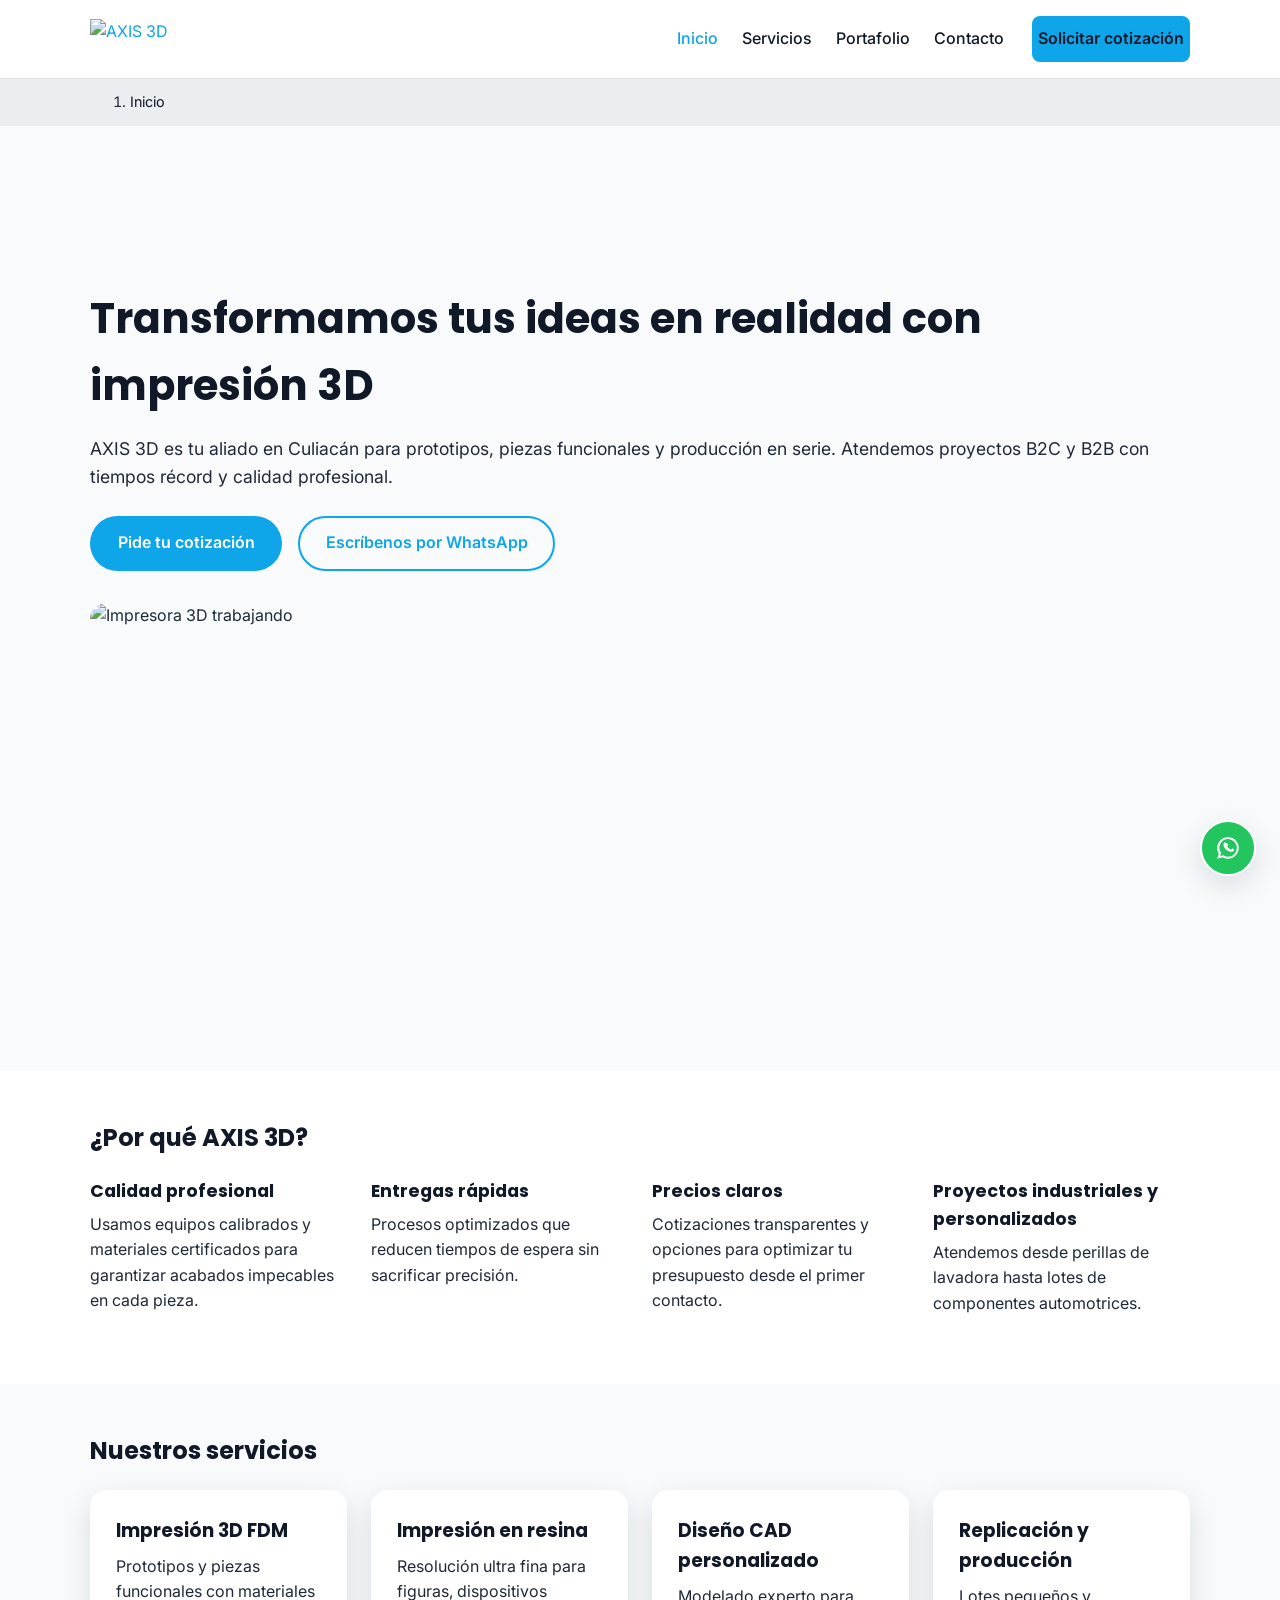
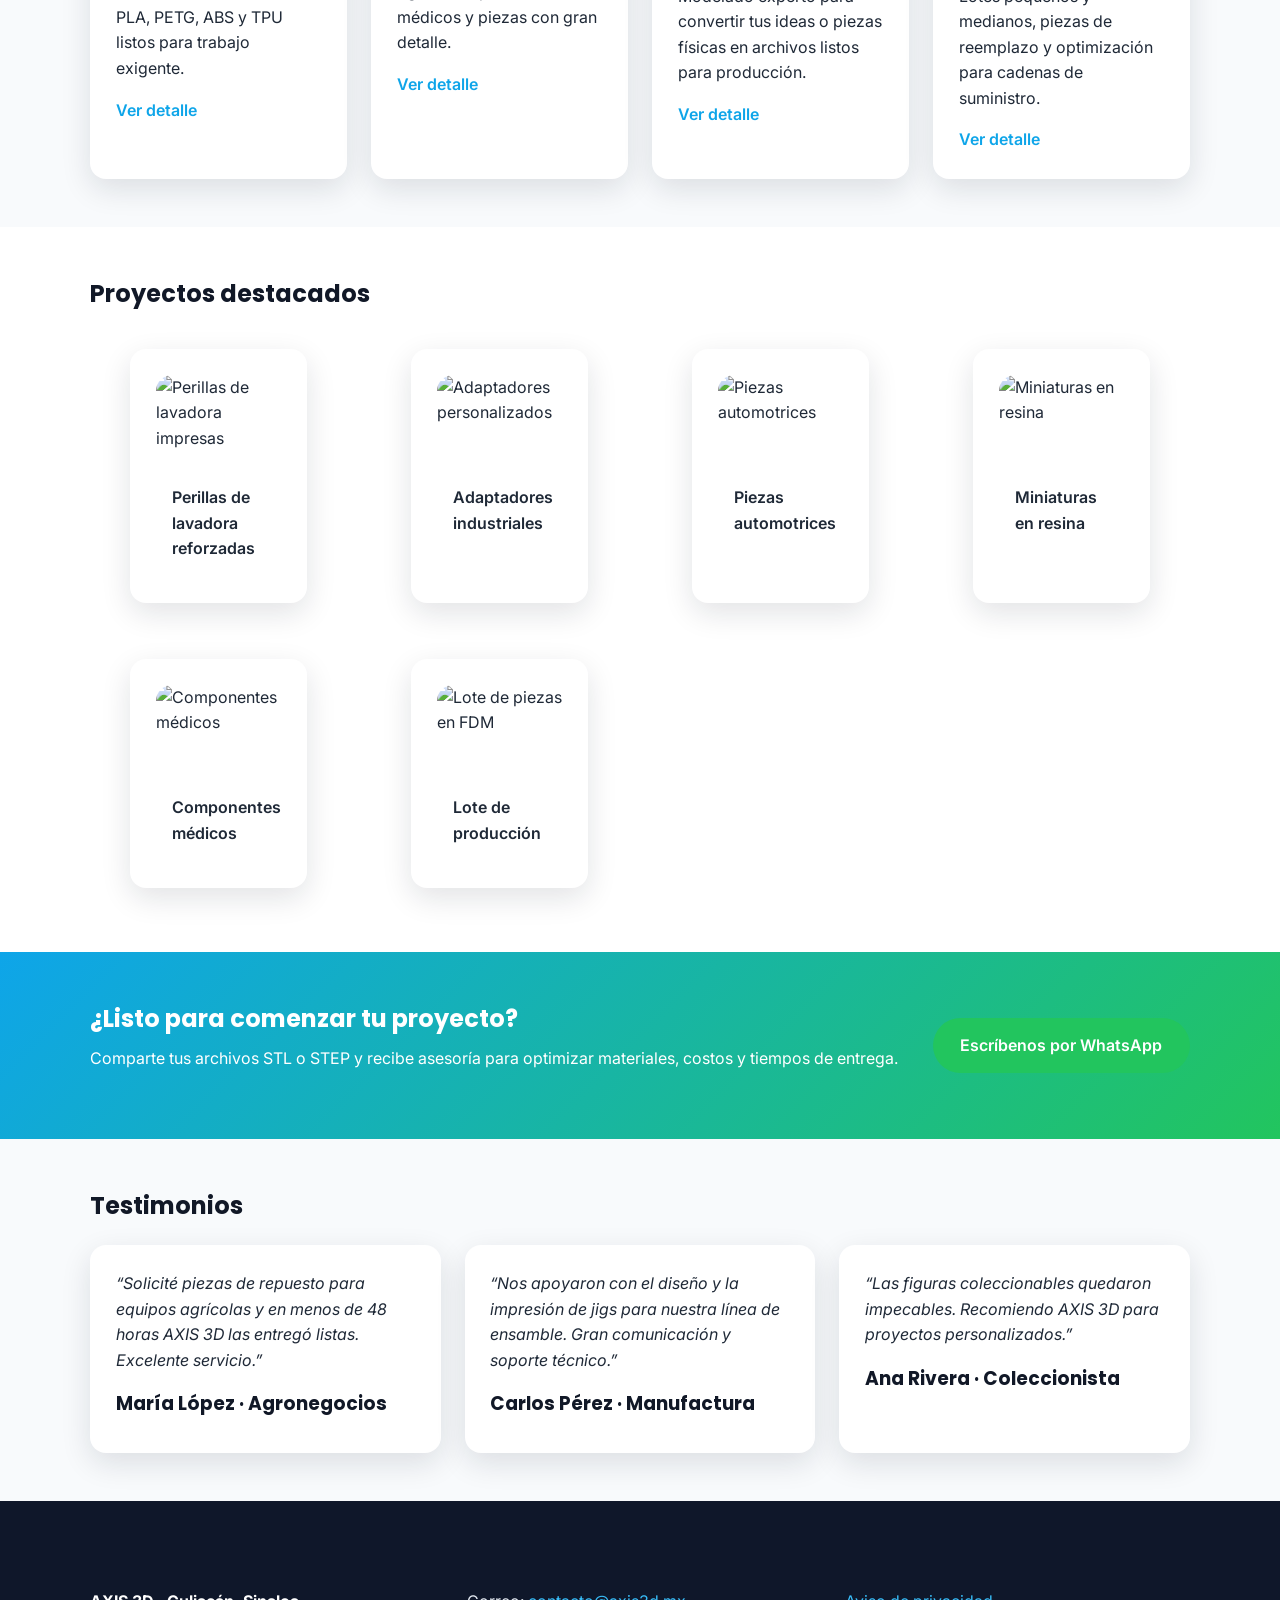
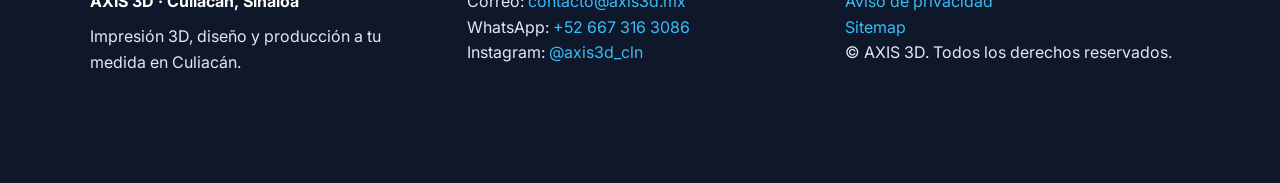
==== index.html @ 5feb2b16 "Remove binary assets and switch to SVG favicon" ====
<!DOCTYPE html>
<html lang="es-MX">
<head>
  <meta charset="utf-8">
  <meta name="viewport" content="width=device-width, initial-scale=1">
  <title>AXIS 3D | Impresión 3D profesional en Culiacán</title>
  <meta name="description" content="AXIS 3D ofrece impresión 3D FDM y resina, diseño CAD y producción rápida en Culiacán, Sinaloa. Cotiza tus piezas personalizadas B2C y B2B.">
  <meta property="og:type" content="website">
  <meta property="og:title" content="AXIS 3D | Impresión 3D profesional en Culiacán">
  <meta property="og:description" content="Impresión 3D, diseño y producción a tu medida en Culiacán. Atención B2B y B2C con entregas rápidas.">
  <meta property="og:url" content="https://www.axis3d.mx/">
  <meta property="og:image" content="https://www.axis3d.mx/assets/img/hero.webp">
  <meta name="twitter:card" content="summary_large_image">
  <meta name="twitter:title" content="AXIS 3D | Impresión 3D profesional en Culiacán">
  <meta name="twitter:description" content="Impresión 3D, diseño y producción a tu medida en Culiacán.">
  <link rel="canonical" href="https://www.axis3d.mx/">
  <link rel="preconnect" href="https://fonts.googleapis.com">
  <link rel="preconnect" href="https://fonts.gstatic.com" crossorigin>
  <link href="https://fonts.googleapis.com/css2?family=Inter:wght@400;500;600&family=Poppins:wght@500;700&display=swap" rel="stylesheet">
  <link rel="stylesheet" href="assets/css/styles.css">
  <link rel="manifest" href="manifest.webmanifest">
  <link rel="icon" type="image/svg+xml" href="/assets/img/logo.svg">
  <link rel="alternate icon" href="/assets/img/logo.svg">
  <script type="application/ld+json">
  {
    "@context": "https://schema.org",
    "@type": "LocalBusiness",
    "name": "AXIS 3D",
    "image": "https://www.axis3d.mx/assets/img/hero.webp",
    "email": "contacto@axis3d.mx",
    "telephone": "+52 667 316 3086",
    "areaServed": "Culiacán",
    "address": {
      "@type": "PostalAddress",
      "addressLocality": "Culiacán",
      "addressRegion": "Sinaloa",
      "addressCountry": "MX"
    },
    "url": "https://www.axis3d.mx",
    "sameAs": [
      "https://www.instagram.com/axis3d_cln/",
      "https://wa.me/526673163086?text=Hola%20AXIS%203D,%20quiero%20una%20cotizaci%C3%B3n"
    ],
    "priceRange": "$$",
    "description": "Servicio de impresión 3D en Culiacán para proyectos B2C y B2B.",
    "makesOffer": {
      "@type": "Offer",
      "name": "Impresión 3D a medida",
      "availableAtOrFrom": {
        "@type": "Place",
        "address": {
          "@type": "PostalAddress",
          "addressLocality": "Culiacán",
          "addressRegion": "Sinaloa",
          "addressCountry": "MX"
        }
      }
    }
  }
  </script>
</head>
<body>
  <a class="skip-link" href="#contenido-principal">Saltar al contenido</a>
  <header class="top-header">
    <div class="container flex-between">
      <a class="logo" href="index.html" aria-label="Inicio AXIS 3D">
        <img src="/assets/img/logo.svg" alt="AXIS 3D" width="140" height="40">
      </a>
      <button class="menu-toggle" id="menuToggle" aria-expanded="false" aria-controls="menuPrincipal">
        <span class="sr-only">Abrir menú</span>
        <span></span><span></span><span></span>
      </button>
      <nav class="main-nav" id="menuPrincipal" aria-label="Navegación principal">
        <ul>
          <li><a href="index.html" class="active">Inicio</a></li>
          <li><a href="servicios.html">Servicios</a></li>
          <li><a href="portafolio.html">Portafolio</a></li>
          <li><a href="contacto.html">Contacto</a></li>
        </ul>
        <a class="btn btn-primary" href="contacto.html">Solicitar cotización</a>
      </nav>
    </div>
  </header>

  <nav class="breadcrumbs" aria-label="Ruta de navegación">
    <ol>
      <li><a href="index.html">Inicio</a></li>
    </ol>
  </nav>

  <main id="contenido-principal">
    <section class="hero">
      <div class="container grid-2">
        <div>
          <h1>Transformamos tus ideas en realidad con impresión 3D</h1>
          <p>AXIS 3D es tu aliado en Culiacán para prototipos, piezas funcionales y producción en serie. Atendemos proyectos B2C y B2B con tiempos récord y calidad profesional.</p>
          <div class="hero-actions">
            <a class="btn btn-primary" href="contacto.html#formulario">Pide tu cotización</a>
            <a class="btn btn-outline" href="https://wa.me/526673163086?text=Hola%20AXIS%203D,%20quiero%20una%20cotizaci%C3%B3n" target="_blank" rel="noopener">Escríbenos por WhatsApp</a>
          </div>
        </div>
        <div>
          <img src="/assets/img/hero.webp" alt="Impresora 3D trabajando" width="560" height="420" loading="lazy">
        </div>
      </div>
    </section>

    <section class="why">
      <div class="container">
        <h2>¿Por qué AXIS 3D?</h2>
        <ul class="why-list">
          <li><h3>Calidad profesional</h3><p>Usamos equipos calibrados y materiales certificados para garantizar acabados impecables en cada pieza.</p></li>
          <li><h3>Entregas rápidas</h3><p>Procesos optimizados que reducen tiempos de espera sin sacrificar precisión.</p></li>
          <li><h3>Precios claros</h3><p>Cotizaciones transparentes y opciones para optimizar tu presupuesto desde el primer contacto.</p></li>
          <li><h3>Proyectos industriales y personalizados</h3><p>Atendemos desde perillas de lavadora hasta lotes de componentes automotrices.</p></li>
        </ul>
      </div>
    </section>

    <section class="services-preview">
      <div class="container">
        <h2>Nuestros servicios</h2>
        <div class="card-grid">
          <article class="card">
            <h3>Impresión 3D FDM</h3>
            <p>Prototipos y piezas funcionales con materiales PLA, PETG, ABS y TPU listos para trabajo exigente.</p>
            <a href="servicios.html#fdm" class="card-link">Ver detalle</a>
          </article>
          <article class="card">
            <h3>Impresión en resina</h3>
            <p>Resolución ultra fina para figuras, dispositivos médicos y piezas con gran detalle.</p>
            <a href="servicios.html#resina" class="card-link">Ver detalle</a>
          </article>
          <article class="card">
            <h3>Diseño CAD personalizado</h3>
            <p>Modelado experto para convertir tus ideas o piezas físicas en archivos listos para producción.</p>
            <a href="servicios.html#cad" class="card-link">Ver detalle</a>
          </article>
          <article class="card">
            <h3>Replicación y producción</h3>
            <p>Lotes pequeños y medianos, piezas de reemplazo y optimización para cadenas de suministro.</p>
            <a href="servicios.html#produccion" class="card-link">Ver detalle</a>
          </article>
        </div>
      </div>
    </section>

    <section class="portfolio-preview">
      <div class="container">
        <h2>Proyectos destacados</h2>
        <div class="portfolio-grid">
          <figure class="portfolio-item" data-modal="modal1">
            <img src="/assets/img/piezas-1.webp" alt="Perillas de lavadora impresas" loading="lazy" width="320" height="240">
            <figcaption>Perillas de lavadora reforzadas</figcaption>
          </figure>
          <figure class="portfolio-item" data-modal="modal2">
            <img src="/assets/img/piezas-2.webp" alt="Adaptadores personalizados" loading="lazy" width="320" height="240">
            <figcaption>Adaptadores industriales</figcaption>
          </figure>
          <figure class="portfolio-item" data-modal="modal3">
            <img src="/assets/img/piezas-3.webp" alt="Piezas automotrices" loading="lazy" width="320" height="240">
            <figcaption>Piezas automotrices</figcaption>
          </figure>
          <figure class="portfolio-item" data-modal="modal4">
            <img src="/assets/img/placeholder.webp" alt="Miniaturas en resina" loading="lazy" width="320" height="240">
            <figcaption>Miniaturas en resina</figcaption>
          </figure>
          <figure class="portfolio-item" data-modal="modal5">
            <img src="/assets/img/placeholder.webp" alt="Componentes médicos" loading="lazy" width="320" height="240">
            <figcaption>Componentes médicos</figcaption>
          </figure>
          <figure class="portfolio-item" data-modal="modal6">
            <img src="/assets/img/placeholder.webp" alt="Lote de piezas en FDM" loading="lazy" width="320" height="240">
            <figcaption>Lote de producción</figcaption>
          </figure>
        </div>
      </div>
    </section>

    <section class="cta-whatsapp">
      <div class="container flex-between">
        <div>
          <h2>¿Listo para comenzar tu proyecto?</h2>
          <p>Comparte tus archivos STL o STEP y recibe asesoría para optimizar materiales, costos y tiempos de entrega.</p>
        </div>
        <a class="btn btn-accent" href="https://wa.me/526673163086?text=Hola%20AXIS%203D,%20quiero%20una%20cotizaci%C3%B3n" target="_blank" rel="noopener">Escríbenos por WhatsApp</a>
      </div>
    </section>

    <section class="testimonials">
      <div class="container">
        <h2>Testimonios</h2>
        <div class="card-grid testimonials-grid">
          <article class="card">
            <p>“Solicité piezas de repuesto para equipos agrícolas y en menos de 48 horas AXIS 3D las entregó listas. Excelente servicio.”</p>
            <h3>María López · Agronegocios</h3>
          </article>
          <article class="card">
            <p>“Nos apoyaron con el diseño y la impresión de jigs para nuestra línea de ensamble. Gran comunicación y soporte técnico.”</p>
            <h3>Carlos Pérez · Manufactura</h3>
          </article>
          <article class="card">
            <p>“Las figuras coleccionables quedaron impecables. Recomiendo AXIS 3D para proyectos personalizados.”</p>
            <h3>Ana Rivera · Coleccionista</h3>
          </article>
        </div>
      </div>
    </section>
  </main>

  <footer class="site-footer">
    <div class="container footer-grid">
      <div>
        <strong>AXIS 3D · Culiacán, Sinaloa</strong>
        <p>Impresión 3D, diseño y producción a tu medida en Culiacán.</p>
      </div>
      <div>
        <ul>
          <li>Correo: <a href="mailto:contacto@axis3d.mx">contacto@axis3d.mx</a></li>
          <li>WhatsApp: <a href="https://wa.me/526673163086?text=Hola%20AXIS%203D,%20quiero%20una%20cotizaci%C3%B3n" target="_blank" rel="noopener">+52 667 316 3086</a></li>
          <li>Instagram: <a href="https://www.instagram.com/axis3d_cln/" target="_blank" rel="noopener">@axis3d_cln</a></li>
        </ul>
      </div>
      <div>
        <ul class="footer-links">
          <li><a href="privacidad.html">Aviso de privacidad</a></li>
          <li><a href="sitemap.xml">Sitemap</a></li>
        </ul>
        <p>© <span id="anioFooter"></span> AXIS 3D. Todos los derechos reservados.</p>
      </div>
    </div>
  </footer>

  <a href="https://wa.me/526673163086?text=Hola%20AXIS%203D,%20quiero%20una%20cotizaci%C3%B3n" class="whatsapp-float" target="_blank" rel="noopener" aria-label="Abrir WhatsApp AXIS 3D">
    <span class="sr-only">WhatsApp AXIS 3D</span>
  </a>

  <div class="modal" id="modal1" role="dialog" aria-modal="true" aria-labelledby="modal1Title" hidden>
    <div class="modal-content">
      <button class="modal-close" data-close><span class="sr-only">Cerrar</span></button>
      <h3 id="modal1Title">Perillas de lavadora reforzadas</h3>
      <img src="/assets/img/piezas-1.webp" alt="Perillas de lavadora reforzadas" loading="lazy" width="640" height="480">
      <p>Replica de perillas agotadas en mercado, impresas en PETG para soportar uso diario y exposición a humedad.</p>
    </div>
  </div>
  <div class="modal" id="modal2" role="dialog" aria-modal="true" aria-labelledby="modal2Title" hidden>
    <div class="modal-content">
      <button class="modal-close" data-close><span class="sr-only">Cerrar</span></button>
      <h3 id="modal2Title">Adaptadores industriales</h3>
      <img src="/assets/img/piezas-2.webp" alt="Adaptadores industriales" loading="lazy" width="640" height="480">
      <p>Producción de adaptadores personalizados para líneas de ensamble con tolerancias controladas ±0.2 mm.</p>
    </div>
  </div>
  <div class="modal" id="modal3" role="dialog" aria-modal="true" aria-labelledby="modal3Title" hidden>
    <div class="modal-content">
      <button class="modal-close" data-close><span class="sr-only">Cerrar</span></button>
      <h3 id="modal3Title">Piezas automotrices</h3>
      <img src="/assets/img/piezas-3.webp" alt="Piezas automotrices" loading="lazy" width="640" height="480">
      <p>Fabricación de piezas a medida para restauración de autos clásicos con materiales resistentes a temperatura.</p>
    </div>
  </div>
  <div class="modal" id="modal4" role="dialog" aria-modal="true" aria-labelledby="modal4Title" hidden>
    <div class="modal-content">
      <button class="modal-close" data-close><span class="sr-only">Cerrar</span></button>
      <h3 id="modal4Title">Miniaturas en resina</h3>
      <img src="/assets/img/placeholder.webp" alt="Miniaturas en resina" loading="lazy" width="640" height="480">
      <p>Modelado y producción de miniaturas coleccionables con resina ABS-like para capturar detalles finos.</p>
    </div>
  </div>
  <div class="modal" id="modal5" role="dialog" aria-modal="true" aria-labelledby="modal5Title" hidden>
    <div class="modal-content">
      <button class="modal-close" data-close><span class="sr-only">Cerrar</span></button>
      <h3 id="modal5Title">Componentes médicos</h3>
      <img src="/assets/img/placeholder.webp" alt="Componentes médicos" loading="lazy" width="640" height="480">
      <p>Carcasas y soportes para dispositivos médicos impresos en resina biocompatible con postcurado controlado.</p>
    </div>
  </div>
  <div class="modal" id="modal6" role="dialog" aria-modal="true" aria-labelledby="modal6Title" hidden>
    <div class="modal-content">
      <button class="modal-close" data-close><span class="sr-only">Cerrar</span></button>
      <h3 id="modal6Title">Lote de producción</h3>
      <img src="/assets/img/placeholder.webp" alt="Lote de producción" loading="lazy" width="640" height="480">
      <p>Producción de 200 unidades de conectores eléctricos en PLA reforzado para startup de domótica.</p>
    </div>
  </div>

  <script src="assets/js/main.js" defer></script>
</body>
</html>
---- assets/css/styles.css ----
:root{--color-primary:#0EA5E9;--color-secondary:#111827;--color-accent:#22C55E;--color-bg:#F8FAFC;--color-text:#1F2937;--radius:16px;--shadow:0 10px 30px rgba(15,23,42,.12)}*{box-sizing:border-box}html{scroll-behavior:smooth}body{margin:0;font-family:'Inter',system-ui,-apple-system,sans-serif;background:var(--color-bg);color:var(--color-text);line-height:1.6;-webkit-font-smoothing:antialiased}h1,h2,h3,h4{font-family:'Poppins',system-ui,sans-serif;color:var(--color-secondary);margin-top:0}img{max-width:100%;height:auto;display:block;border-radius:var(--radius)}a{color:var(--color-primary);text-decoration:none}a:hover{color:#0284c7}ul{list-style:none;padding:0;margin:0}p{margin:0 0 1.2rem}button{font-family:inherit}
.skip-link{position:absolute;left:-999px;top:auto;width:1px;height:1px;overflow:hidden} .skip-link:focus{left:50%;top:1rem;width:auto;height:auto;transform:translateX(-50%);padding:.75rem 1rem;background:#fff;color:var(--color-secondary);z-index:1000;border-radius:var(--radius);box-shadow:var(--shadow)}
.container{width:min(1100px,90vw);margin:0 auto;padding:3rem 0}
.narrow{max-width:760px;margin:0 auto}
.flex-between{display:flex;align-items:center;justify-content:space-between;gap:1.5rem}
.grid-2{display:grid;gap:2rem;align-items:center}
.card-grid{display:grid;gap:1.5rem;grid-template-columns:repeat(auto-fit,minmax(240px,1fr))}
.top-header{background:#fff;position:sticky;top:0;z-index:999;box-shadow:0 1px 0 rgba(15,23,42,.05)}
.top-header .container{padding:1rem 0}
.logo img{border-radius:0}
.main-nav{display:flex;align-items:center;gap:1.5rem}
.main-nav ul{display:flex;gap:1rem;font-weight:500}
.main-nav a{color:var(--color-secondary);padding:.5rem .25rem;border-radius:8px}
.main-nav a:hover,.main-nav a.active{color:var(--color-primary)}
.btn{display:inline-flex;align-items:center;justify-content:center;padding:.8rem 1.6rem;border-radius:999px;font-weight:600;border:2px solid transparent;transition:transform .2s ease,box-shadow .2s ease;background:transparent;color:var(--color-secondary);cursor:pointer}
.btn:hover{transform:translateY(-2px);box-shadow:var(--shadow)}
.btn-primary{background:var(--color-primary);color:#fff}
.btn-outline{border-color:var(--color-primary);color:var(--color-primary)}
.btn-accent{background:var(--color-accent);color:#fff}
.btn-filter{background:#fff;border:1px solid rgba(148,163,184,.4);color:var(--color-secondary);padding:.6rem 1.4rem;margin-right:.75rem}
.btn-filter.active,.btn-filter:hover{background:var(--color-primary);color:#fff;border-color:transparent}
.menu-toggle{display:none;background:transparent;border:none;flex-direction:column;gap:.3rem;padding:.25rem}
.menu-toggle span{display:block;width:26px;height:3px;background:var(--color-secondary);border-radius:10px}
.hero{padding-top:7rem}
.hero h1{font-size:2.6rem;margin-bottom:1rem}
.hero p{font-size:1.1rem;margin-bottom:1.5rem}
.hero-actions{display:flex;flex-wrap:wrap;gap:1rem}
.why{background:#fff}
.why-list{display:grid;gap:1.5rem;grid-template-columns:repeat(auto-fit,minmax(200px,1fr))}
.why-list h3{margin-bottom:.4rem;font-size:1.1rem}
.services-preview .card,.testimonials .card,.portfolio-list .card,.portfolio-preview .portfolio-item,.portfolio-card{background:#fff;border-radius:var(--radius);padding:1.6rem;box-shadow:var(--shadow);position:relative;overflow:hidden}
.card h3{margin-bottom:.5rem}
.card p{margin-bottom:1rem}
.card-link{font-weight:600;color:var(--color-primary)}
.portfolio-preview{background:#fff}
.portfolio-grid{display:grid;gap:1.5rem;grid-template-columns:repeat(auto-fit,minmax(220px,1fr))}
.portfolio-item{cursor:pointer;padding:0}
.portfolio-item figcaption{padding:1rem;font-weight:600}
.cta-whatsapp{background:linear-gradient(135deg,#0EA5E9,#22C55E);color:#fff}
.cta-whatsapp .container{color:#fff}
.cta-whatsapp h2{color:#fff;margin-bottom:.5rem}
.testimonials-grid .card p{font-style:italic}
.site-footer{background:#0f172a;color:#e2e8f0;padding:2.5rem 0}
.site-footer strong{display:block;margin-bottom:.6rem;color:#fff}
.site-footer a{color:#38bdf8}
.site-footer a:hover{color:#fff}
.footer-grid{display:grid;gap:2rem;grid-template-columns:repeat(auto-fit,minmax(220px,1fr))}
.footer-links a.active{text-decoration:underline}
.breadcrumbs{background:rgba(15,23,42,.05);padding:.8rem 0}
.breadcrumbs ol{width:min(1100px,90vw);margin:0 auto;display:flex;gap:.5rem;font-size:.9rem}
.breadcrumbs a{color:var(--color-secondary)}
.page-hero{text-align:center;padding:4rem 0 2rem}
.service-detail,.workflow,.comparison,.portfolio-filters,.portfolio-list,.contact-section,.privacy-content{padding:2rem 0}
.service-detail.alt{background:#fff}
.feature-list{display:grid;gap:.75rem;padding-left:1.2rem;list-style:disc;color:#475569}
.workflow-steps{display:flex;flex-wrap:wrap;gap:1rem;justify-content:center;font-weight:600}
.workflow-steps li{background:#fff;padding:1rem 1.4rem;border-radius:999px;box-shadow:var(--shadow)}
.table-responsive{overflow-x:auto}
table{width:100%;border-collapse:collapse;background:#fff;border-radius:var(--radius);box-shadow:var(--shadow);overflow:hidden}
th,td{padding:1rem;text-align:left}
th{background:rgba(14,165,233,.15);font-weight:600}
tr:nth-child(even){background:rgba(148,163,184,.1)}
.portfolio-grid .card{display:flex;flex-direction:column;gap:1rem}
.portfolio-card img{border-radius:var(--radius)}
.filter-buttons{display:flex;flex-wrap:wrap;align-items:center}
.contact-grid{display:grid;gap:2rem;grid-template-columns:repeat(auto-fit,minmax(320px,1fr))}
.form{background:#fff;padding:2rem;border-radius:var(--radius);box-shadow:var(--shadow);display:grid;gap:1rem}
.form-group{display:grid;gap:.4rem}
.form-group input,.form-group textarea{padding:.85rem;border:1px solid rgba(148,163,184,.4);border-radius:12px;font-size:1rem;font-family:'Inter',sans-serif;transition:border-color .2s ease,box-shadow .2s ease}
.form-group input:focus,.form-group textarea:focus{outline:none;border-color:var(--color-primary);box-shadow:0 0 0 3px rgba(14,165,233,.2)}
.form-group small{font-size:.8rem;color:#475569}
.form-check{display:flex;align-items:center;gap:.6rem}
.form-check label{margin:0}
.contact-info ul{display:grid;gap:.4rem;margin:1rem 0}
#mensajeFormulario{margin-bottom:1rem;font-weight:600}
.success-message{color:#16a34a}
.error-message{color:#dc2626}
.whatsapp-float{position:fixed;bottom:1.5rem;right:1.5rem;width:56px;height:56px;border-radius:50%;background:#22C55E url('data:image/svg+xml,%3Csvg xmlns="http://www.w3.org/2000/svg" fill="white" viewBox="0 0 24 24"%3E%3Cpath d="M12.04 2a9.94 9.94 0 0 0-8.51 15.2L2 22l4.92-1.48A9.94 9.94 0 1 0 12.04 2Zm0 1.8a8.13 8.13 0 0 1 0 16.26 8 8 0 0 1-4.15-1.18l-.3-.18-2.9.88.95-2.83-.19-.3a8.13 8.13 0 0 1 6.59-12.65Zm-3.18 2.84a.54.54 0 0 0-.38.27 4.46 4.46 0 0 0-.62 2.27 4.36 4.36 0 0 0 .93 2.57c.1.14 1.46 2.32 3.87 3.16 2.38.83 2.86.67 3.38.6a2.1 2.1 0 0 0 1.46-1.1 1.82 1.82 0 0 0 .12-.9.5.5 0 0 0-.18-.36c-.2-.18-1.12-.55-1.29-.6s-.3-.09-.43.1-.49.6-.6.73-.22.16-.4.06a6.87 6.87 0 0 1-2-1.23 7.3 7.3 0 0 1-1.35-1.68c-.14-.24 0-.36.09-.46s.2-.2.3-.3a1.56 1.56 0 0 0 .2-.31.34.34 0 0 0 0-.33c-.05-.1-.4-1-.55-1.38s-.3-.3-.43-.3h-.36c-.12 0-.28 0-.42.2Z"/%3E%3C/svg%3E') no-repeat center/50%;box-shadow:var(--shadow);border:2px solid #fff}
.whatsapp-float:hover{transform:translateY(-2px);box-shadow:0 20px 40px rgba(34,197,94,.3)}
.modal{position:fixed;inset:0;background:rgba(15,23,42,.65);display:grid;place-items:center;padding:2rem}
.modal[hidden]{display:none}
.modal-content{background:#fff;border-radius:var(--radius);padding:2rem;max-width:640px;width:100%;position:relative;box-shadow:var(--shadow);display:grid;gap:1rem}
.modal-close{position:absolute;top:1rem;right:1rem;border:none;background:rgba(15,23,42,.05);width:36px;height:36px;border-radius:50%;cursor:pointer;display:grid;place-items:center}
.modal-close::before{content:'\00d7';font-size:1.4rem;color:var(--color-secondary)}
.sr-only{position:absolute;width:1px;height:1px;padding:0;margin:-1px;overflow:hidden;clip:rect(0,0,0,0);border:0}
@media (max-width:920px){.grid-2{grid-template-columns:1fr}.hero{padding-top:6rem}.main-nav{position:fixed;inset:0 0 auto auto;background:#fff;padding:1.5rem;border-radius:16px 0 0 16px;box-shadow:var(--shadow);flex-direction:column;align-items:flex-start;gap:1.2rem;transform:translateX(120%);transition:transform .3s ease;max-width:260px}.main-nav.open{transform:translateX(0)}.menu-toggle{display:flex}.top-header .container{padding:1rem 0}}
@media (max-width:600px){.hero h1{font-size:2.2rem}.container{padding:2.5rem 0}.hero-actions{flex-direction:column;align-items:stretch}.cta-whatsapp .container{flex-direction:column;align-items:flex-start;gap:1rem}.flex-between{flex-direction:column;align-items:flex-start}.portfolio-grid{grid-template-columns:repeat(auto-fit,minmax(200px,1fr))}}
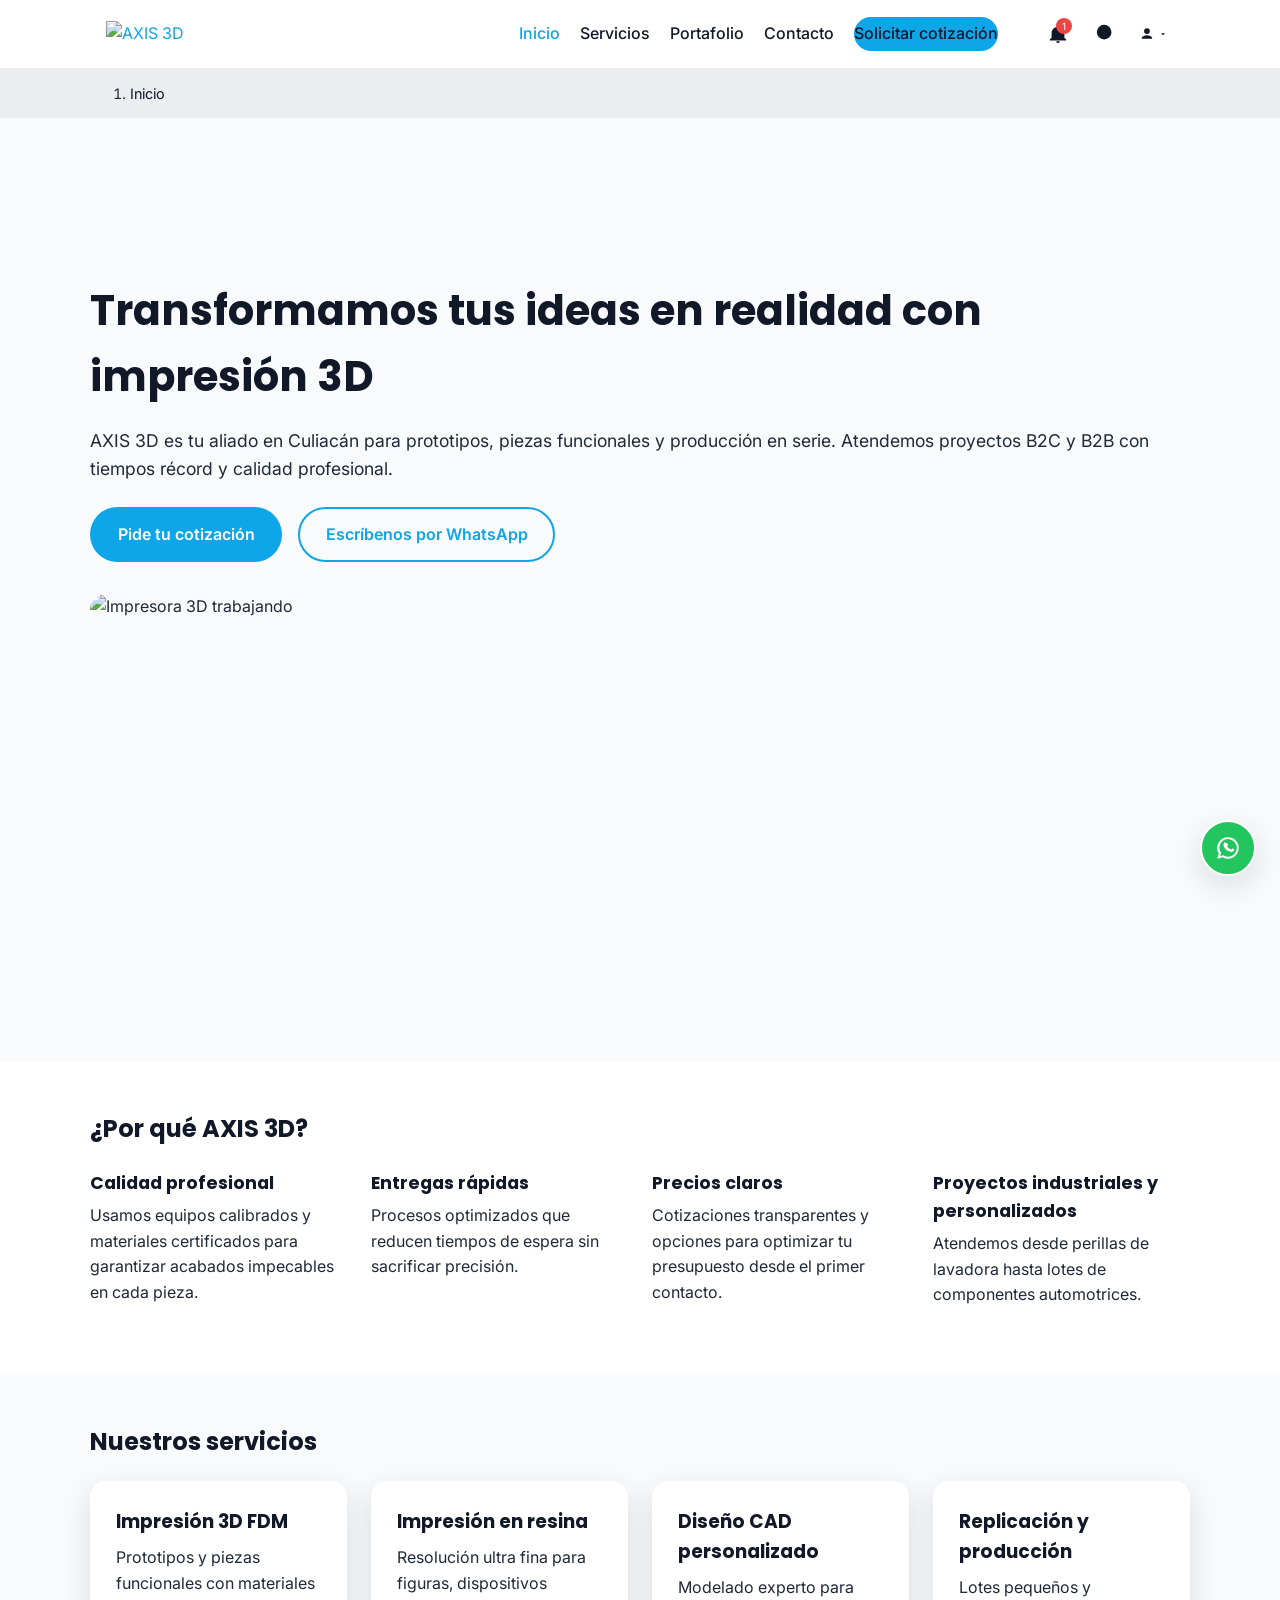
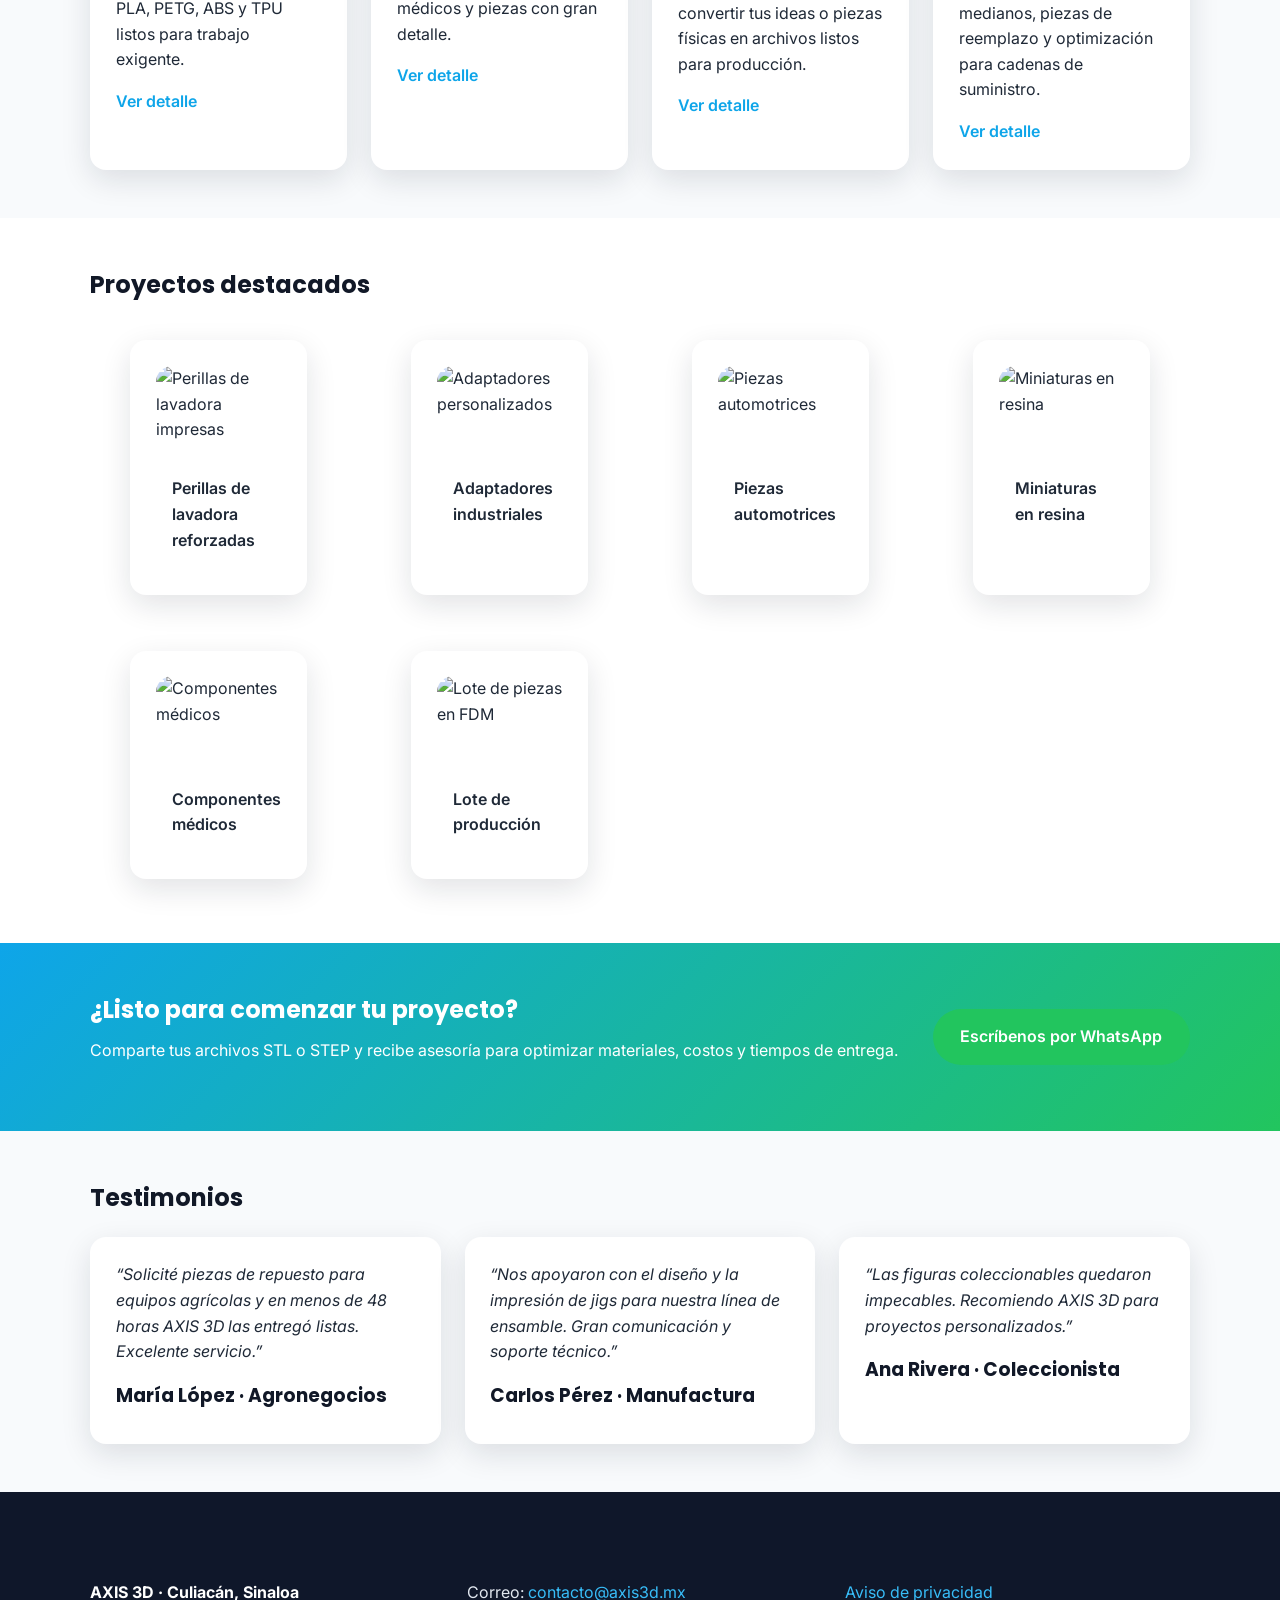
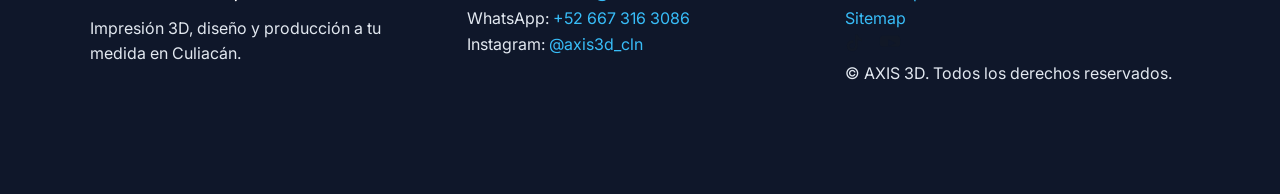
==== commit e13725b3: "Enhance navigation header with utilities" ====
--- a/index.html
+++ b/index.html
@@ -2,7 +2,7 @@
 <html lang="es-MX">
 <head>
   <meta charset="utf-8">
-  <meta name="viewport" content="width=device-width, initial-scale=1">
+  <meta name="viewport" content="width=device-width, initial-scale=1, viewport-fit=cover">
   <title>AXIS 3D | Impresión 3D profesional en Culiacán</title>
   <meta name="description" content="AXIS 3D ofrece impresión 3D FDM y resina, diseño CAD y producción rápida en Culiacán, Sinaloa. Cotiza tus piezas personalizadas B2C y B2B.">
   <meta property="og:type" content="website">
@@ -61,23 +61,38 @@
 </head>
 <body>
   <a class="skip-link" href="#contenido-principal">Saltar al contenido</a>
-  <header class="top-header">
-    <div class="container flex-between">
-      <a class="logo" href="index.html" aria-label="Inicio AXIS 3D">
-        <img src="/assets/img/logo.svg" alt="AXIS 3D" width="140" height="40">
+    <header class="site-header">
+    <div class="header-inner">
+      <a href="/index.html" class="logo" aria-label="AXIS 3D">
+        <img src="/assets/img/logo.svg" alt="AXIS 3D">
       </a>
-      <button class="menu-toggle" id="menuToggle" aria-expanded="false" aria-controls="menuPrincipal">
-        <span class="sr-only">Abrir menú</span>
-        <span></span><span></span><span></span>
+
+      <button class="nav-toggle" aria-controls="primary-nav" aria-expanded="false" aria-label="Abrir menú">
+        <span class="nav-toggle-bar" aria-hidden="true"></span>
       </button>
-      <nav class="main-nav" id="menuPrincipal" aria-label="Navegación principal">
-        <ul>
-          <li><a href="index.html" class="active">Inicio</a></li>
-          <li><a href="servicios.html">Servicios</a></li>
-          <li><a href="portafolio.html">Portafolio</a></li>
-          <li><a href="contacto.html">Contacto</a></li>
+
+      <nav id="primary-nav" class="nav-menu" role="navigation" aria-label="Navegación principal">
+        <ul class="nav-links">
+          <li><a href="/index.html" class="active">Inicio</a></li>
+          <li><a href="/servicios.html">Servicios</a></li>
+          <li><a href="/portafolio.html">Portafolio</a></li>
+          <li><a href="/contacto.html">Contacto</a></li>
+          <li><a class="btn-cta" href="https://wa.me/526670000000?text=Hola%20AXIS%203D,%20quiero%20una%20cotizaci%C3%B3n" target="_blank" rel="noopener">Solicitar cotización</a></li>
         </ul>
-        <a class="btn btn-primary" href="contacto.html">Solicitar cotización</a>
+
+        <div class="nav-utils" aria-label="Acciones rápidas">
+          <button class="icon-btn" aria-label="Notificaciones">
+            <svg viewBox="0 0 24 24" class="icon"><path d="M12 22a2 2 0 0 0 2-2H10a2 2 0 0 0 2 2ZM19 16v-5a7 7 0 1 0-14 0v5l-2 2v1h18v-1l-2-2Z"/></svg>
+            <span class="badge" aria-hidden="true">1</span>
+          </button>
+          <button class="icon-btn" aria-label="Buscar">
+            <svg viewBox="0 0 24 24" class="icon"><path d="M21 21l-4.3-4.3M10 18a8 8 0 1 1 0-16 8 8 0 0 1 0 16Z"/></svg>
+          </button>
+          <button class="icon-btn profile" aria-label="Cuenta">
+            <svg viewBox="0 0 24 24" class="icon"><path d="M12 12a5 5 0 1 0-5-5 5 5 0 0 0 5 5Zm0 2c-5 0-9 2.5-9 5v1h18v-1c0-2.5-4-5-9-5Z"/></svg>
+            <svg viewBox="0 0 24 24" class="caret"><path d="M7 10l5 5 5-5"/></svg>
+          </button>
+        </div>
       </nav>
     </div>
   </header>
@@ -226,6 +241,14 @@
           <li><a href="privacidad.html">Aviso de privacidad</a></li>
           <li><a href="sitemap.xml">Sitemap</a></li>
         </ul>
+        <div class="social-links" aria-label="Redes sociales">
+          <a href="https://www.tiktok.com/@axis3d_cln" target="_blank" rel="noopener" aria-label="TikTok AXIS 3D" class="social tiktok">
+            <svg viewBox="0 0 24 24" class="icon"><path d="M14 3c.7 2.4 2.2 4 4.5 4.3V10c-1.7 0-3.1-.5-4.5-1.5V15a6 6 0 1 1-6-6c.3 0 .7 0 1 .1v3a2.9 2.9 0 0 0-1-.1 3 3 0 1 0 3 3V3h3z"/></svg>
+          </a>
+          <a href="https://www.youtube.com/@Axis3D-mx?app=desktop" target="_blank" rel="noopener" aria-label="YouTube AXIS 3D" class="social youtube">
+            <svg viewBox="0 0 24 24" class="icon"><path d="M23 7s0-3-3-3H4C1 4 1 7 1 7s0 3 0 6 3 3 3 3h16s3 0 3-3 0-6 0-6Zm-13 8V8l8 4-8 4Z"/></svg>
+          </a>
+        </div>
         <p>© <span id="anioFooter"></span> AXIS 3D. Todos los derechos reservados.</p>
       </div>
     </div>
--- a/assets/css/styles.css
+++ b/assets/css/styles.css
@@ -1,17 +1,27 @@
-:root{--color-primary:#0EA5E9;--color-secondary:#111827;--color-accent:#22C55E;--color-bg:#F8FAFC;--color-text:#1F2937;--radius:16px;--shadow:0 10px 30px rgba(15,23,42,.12)}*{box-sizing:border-box}html{scroll-behavior:smooth}body{margin:0;font-family:'Inter',system-ui,-apple-system,sans-serif;background:var(--color-bg);color:var(--color-text);line-height:1.6;-webkit-font-smoothing:antialiased}h1,h2,h3,h4{font-family:'Poppins',system-ui,sans-serif;color:var(--color-secondary);margin-top:0}img{max-width:100%;height:auto;display:block;border-radius:var(--radius)}a{color:var(--color-primary);text-decoration:none}a:hover{color:#0284c7}ul{list-style:none;padding:0;margin:0}p{margin:0 0 1.2rem}button{font-family:inherit}
+:root{--color-primary:#0EA5E9;--color-secondary:#111827;--color-accent:#22C55E;--color-bg:#F8FAFC;--color-text:#1F2937;--radius:16px;--shadow:0 10px 30px rgba(15,23,42,.12)}*{box-sizing:border-box}html{scroll-behavior:smooth}html.no-scroll,html.no-scroll body{overflow:hidden}body{margin:0;font-family:'Inter',system-ui,-apple-system,sans-serif;background:var(--color-bg);color:var(--color-text);line-height:1.6;-webkit-font-smoothing:antialiased}h1,h2,h3,h4{font-family:'Poppins',system-ui,sans-serif;color:var(--color-secondary);margin-top:0}img{max-width:100%;height:auto;display:block;border-radius:var(--radius)}a{color:var(--color-primary);text-decoration:none}a:hover{color:#0284c7}ul{list-style:none;padding:0;margin:0}p{margin:0 0 1.2rem}button{font-family:inherit}
 .skip-link{position:absolute;left:-999px;top:auto;width:1px;height:1px;overflow:hidden} .skip-link:focus{left:50%;top:1rem;width:auto;height:auto;transform:translateX(-50%);padding:.75rem 1rem;background:#fff;color:var(--color-secondary);z-index:1000;border-radius:var(--radius);box-shadow:var(--shadow)}
 .container{width:min(1100px,90vw);margin:0 auto;padding:3rem 0}
 .narrow{max-width:760px;margin:0 auto}
 .flex-between{display:flex;align-items:center;justify-content:space-between;gap:1.5rem}
 .grid-2{display:grid;gap:2rem;align-items:center}
 .card-grid{display:grid;gap:1.5rem;grid-template-columns:repeat(auto-fit,minmax(240px,1fr))}
-.top-header{background:#fff;position:sticky;top:0;z-index:999;box-shadow:0 1px 0 rgba(15,23,42,.05)}
-.top-header .container{padding:1rem 0}
-.logo img{border-radius:0}
-.main-nav{display:flex;align-items:center;gap:1.5rem}
-.main-nav ul{display:flex;gap:1rem;font-weight:500}
-.main-nav a{color:var(--color-secondary);padding:.5rem .25rem;border-radius:8px}
-.main-nav a:hover,.main-nav a.active{color:var(--color-primary)}
+
+
+.logo img{border-radius:0}.site-header{position:sticky;top:0;z-index:1002;background:#fff;border-bottom:1px solid rgba(17,24,39,.06)}.header-inner{width:min(1100px,90vw);margin:0 auto;display:flex;align-items:center;justify-content:space-between;gap:12px;min-height:68px;padding:8px 16px}.logo{display:inline-flex;align-items:center}.logo img{display:block;height:auto;width:clamp(120px,18vw,180px)}.nav-toggle{width:44px;height:44px;border:0;background:transparent;display:inline-flex;align-items:center;justify-content:center;cursor:pointer}.nav-toggle-bar{width:24px;height:2px;background:#111827;position:relative}.nav-toggle-bar::before,.nav-toggle-bar::after{content:"";position:absolute;left:0;width:24px;height:2px;background:#111827}.nav-toggle-bar::before{top:-7px}.nav-toggle-bar::after{top:7px}.nav-menu{position:fixed;inset:68px 0 0 0;background:#ffffff;transform:translateY(-100%);transition:transform .25s ease;padding:24px 20px 32px;z-index:1001;display:flex;flex-direction:column;align-items:center;gap:1.5rem;border-top:1px solid rgba(17,24,39,.06);overflow-y:auto}.nav-menu.is-open{transform:translateY(0)}.nav-links{list-style:none;margin:0;padding:0;display:flex;flex-direction:column;align-items:center;gap:.35rem;width:100%}.nav-links a{display:block;width:100%;padding:.75rem 0;text-align:center;text-decoration:none;color:#111827;font-weight:500}.nav-links a:hover,.nav-links a.active{color:#0EA5E9}.btn-cta{display:inline-flex;align-items:center;justify-content:center;padding:.6rem 1rem;border-radius:999px;background:#0EA5E9;color:#fff;font-weight:600;min-width:fit-content}.btn-cta:hover{filter:brightness(.95);color:#fff}.nav-utils{display:flex;align-items:center;gap:.5rem;margin-left:.75rem;flex-wrap:wrap;justify-content:center}.icon-btn{position:relative;width:40px;height:40px;border:0;background:transparent;display:inline-flex;align-items:center;justify-content:center;border-radius:999px;cursor:pointer}.icon-btn:hover{background:rgba(17,24,39,.05)}.icon{width:22px;height:22px;fill:#111827}.caret{width:16px;height:16px;fill:#111827;margin-left:4px}.badge{position:absolute;top:4px;right:6px;min-width:16px;height:16px;border-radius:8px;background:#ef4444;color:#fff;font-size:10px;line-height:16px;text-align:center;padding:0 4px}
+@media (max-width:768px){.header-inner{position:relative;justify-content:center}.logo{margin:0 auto}.logo img{width:clamp(150px,42vw,220px)}.nav-toggle{position:absolute;right:12px;top:50%;transform:translateY(-50%)}.nav-links a{font-size:1.1rem}.nav-utils{margin-top:.5rem}}
+@media (min-width:1024px){.nav-toggle{display:none}.nav-menu{position:static;transform:none;background:transparent;padding:0;flex-direction:row;align-items:center;gap:1.5rem;border-top:0;overflow:visible}.nav-links{flex-direction:row;align-items:center;gap:1.25rem;width:auto}.nav-links a{padding:.25rem 0;text-align:left}.nav-utils{margin-left:1rem;flex-wrap:nowrap}}
+.social-links{display:flex;gap:.75rem;align-items:center;flex-wrap:wrap}.social-links .icon{width:22px;height:22px;fill:#111827}.social-links a:hover .icon{fill:#0EA5E9}
+
+
+
+
+
+
+
+
+
+
+
 .btn{display:inline-flex;align-items:center;justify-content:center;padding:.8rem 1.6rem;border-radius:999px;font-weight:600;border:2px solid transparent;transition:transform .2s ease,box-shadow .2s ease;background:transparent;color:var(--color-secondary);cursor:pointer}
 .btn:hover{transform:translateY(-2px);box-shadow:var(--shadow)}
 .btn-primary{background:var(--color-primary);color:#fff}
@@ -19,8 +29,6 @@
 .btn-accent{background:var(--color-accent);color:#fff}
 .btn-filter{background:#fff;border:1px solid rgba(148,163,184,.4);color:var(--color-secondary);padding:.6rem 1.4rem;margin-right:.75rem}
 .btn-filter.active,.btn-filter:hover{background:var(--color-primary);color:#fff;border-color:transparent}
-.menu-toggle{display:none;background:transparent;border:none;flex-direction:column;gap:.3rem;padding:.25rem}
-.menu-toggle span{display:block;width:26px;height:3px;background:var(--color-secondary);border-radius:10px}
 .hero{padding-top:7rem}
 .hero h1{font-size:2.6rem;margin-bottom:1rem}
 .hero p{font-size:1.1rem;margin-bottom:1.5rem}
@@ -83,5 +91,7 @@
 .modal-close{position:absolute;top:1rem;right:1rem;border:none;background:rgba(15,23,42,.05);width:36px;height:36px;border-radius:50%;cursor:pointer;display:grid;place-items:center}
 .modal-close::before{content:'\00d7';font-size:1.4rem;color:var(--color-secondary)}
 .sr-only{position:absolute;width:1px;height:1px;padding:0;margin:-1px;overflow:hidden;clip:rect(0,0,0,0);border:0}
-@media (max-width:920px){.grid-2{grid-template-columns:1fr}.hero{padding-top:6rem}.main-nav{position:fixed;inset:0 0 auto auto;background:#fff;padding:1.5rem;border-radius:16px 0 0 16px;box-shadow:var(--shadow);flex-direction:column;align-items:flex-start;gap:1.2rem;transform:translateX(120%);transition:transform .3s ease;max-width:260px}.main-nav.open{transform:translateX(0)}.menu-toggle{display:flex}.top-header .container{padding:1rem 0}}
+@media (max-width:920px){.grid-2{grid-template-columns:1fr}.hero{padding-top:6rem}}
 @media (max-width:600px){.hero h1{font-size:2.2rem}.container{padding:2.5rem 0}.hero-actions{flex-direction:column;align-items:stretch}.cta-whatsapp .container{flex-direction:column;align-items:flex-start;gap:1rem}.flex-between{flex-direction:column;align-items:flex-start}.portfolio-grid{grid-template-columns:repeat(auto-fit,minmax(200px,1fr))}}
+
+
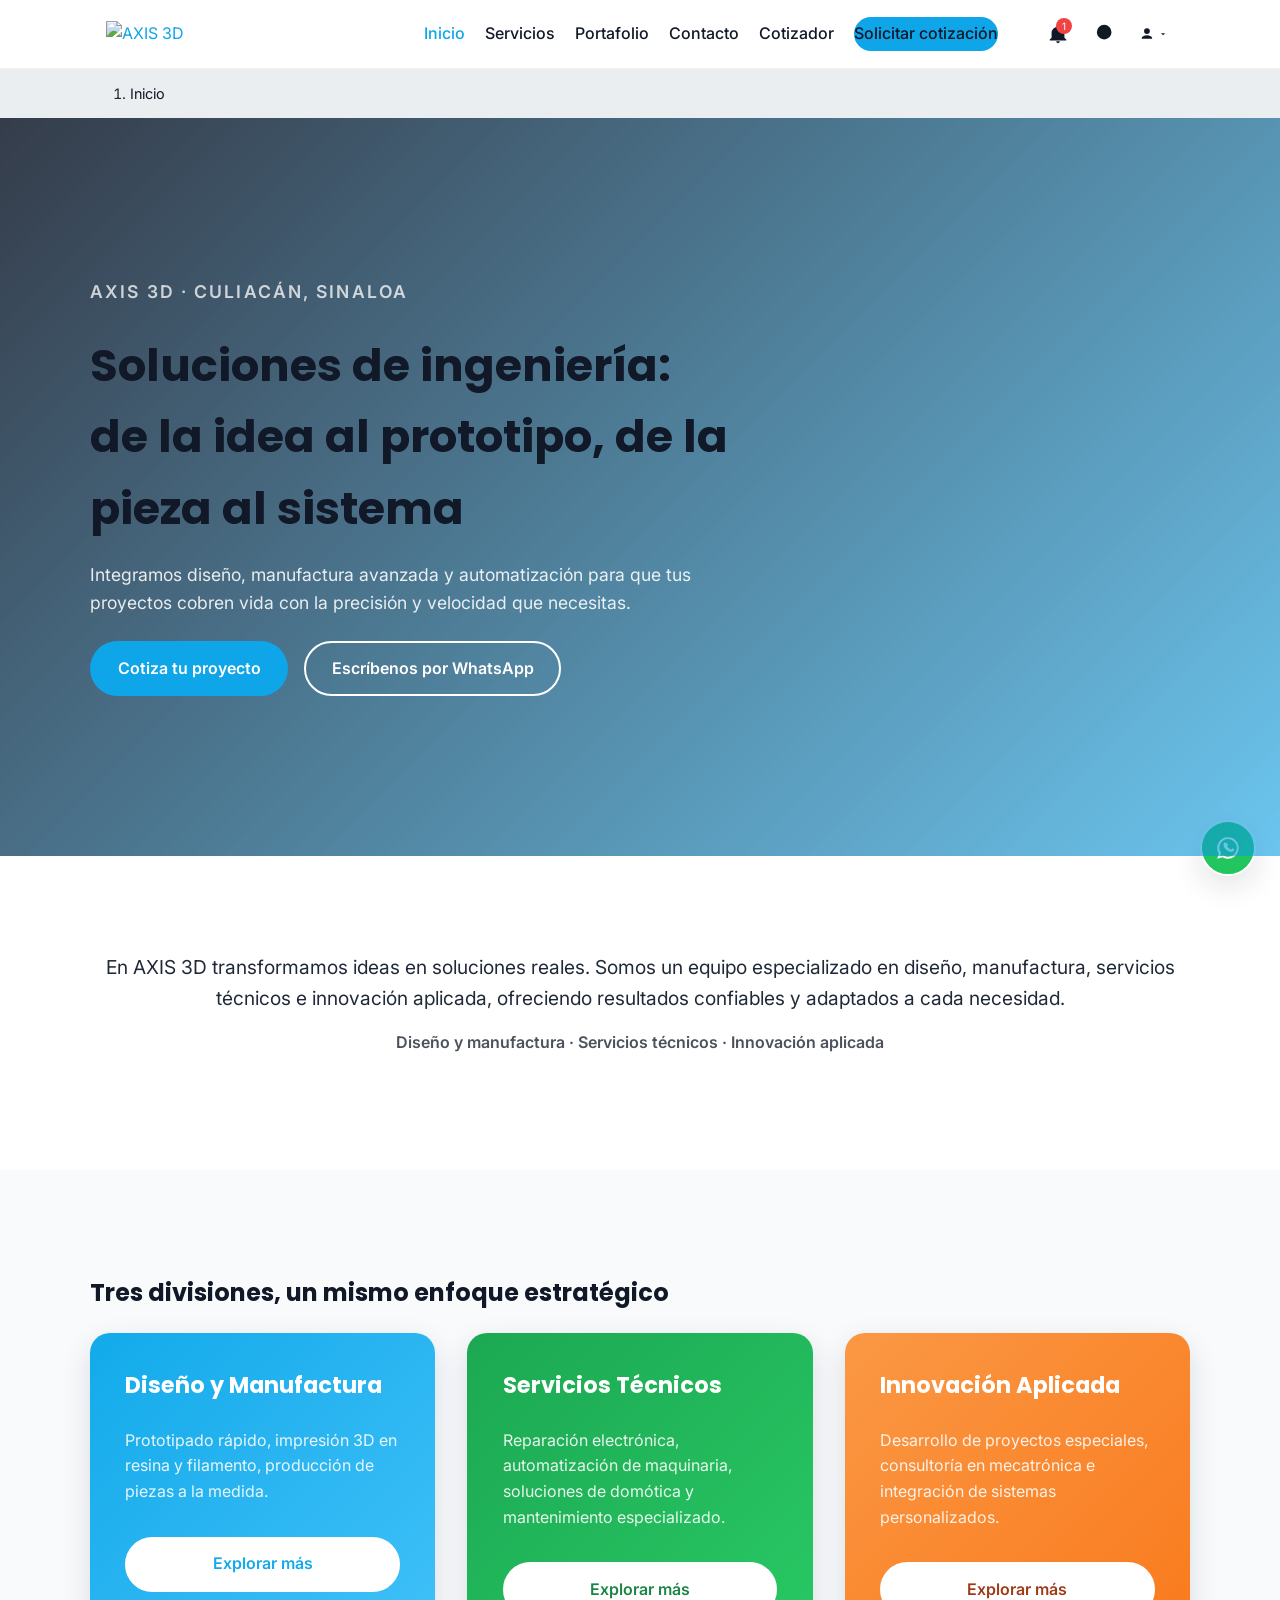
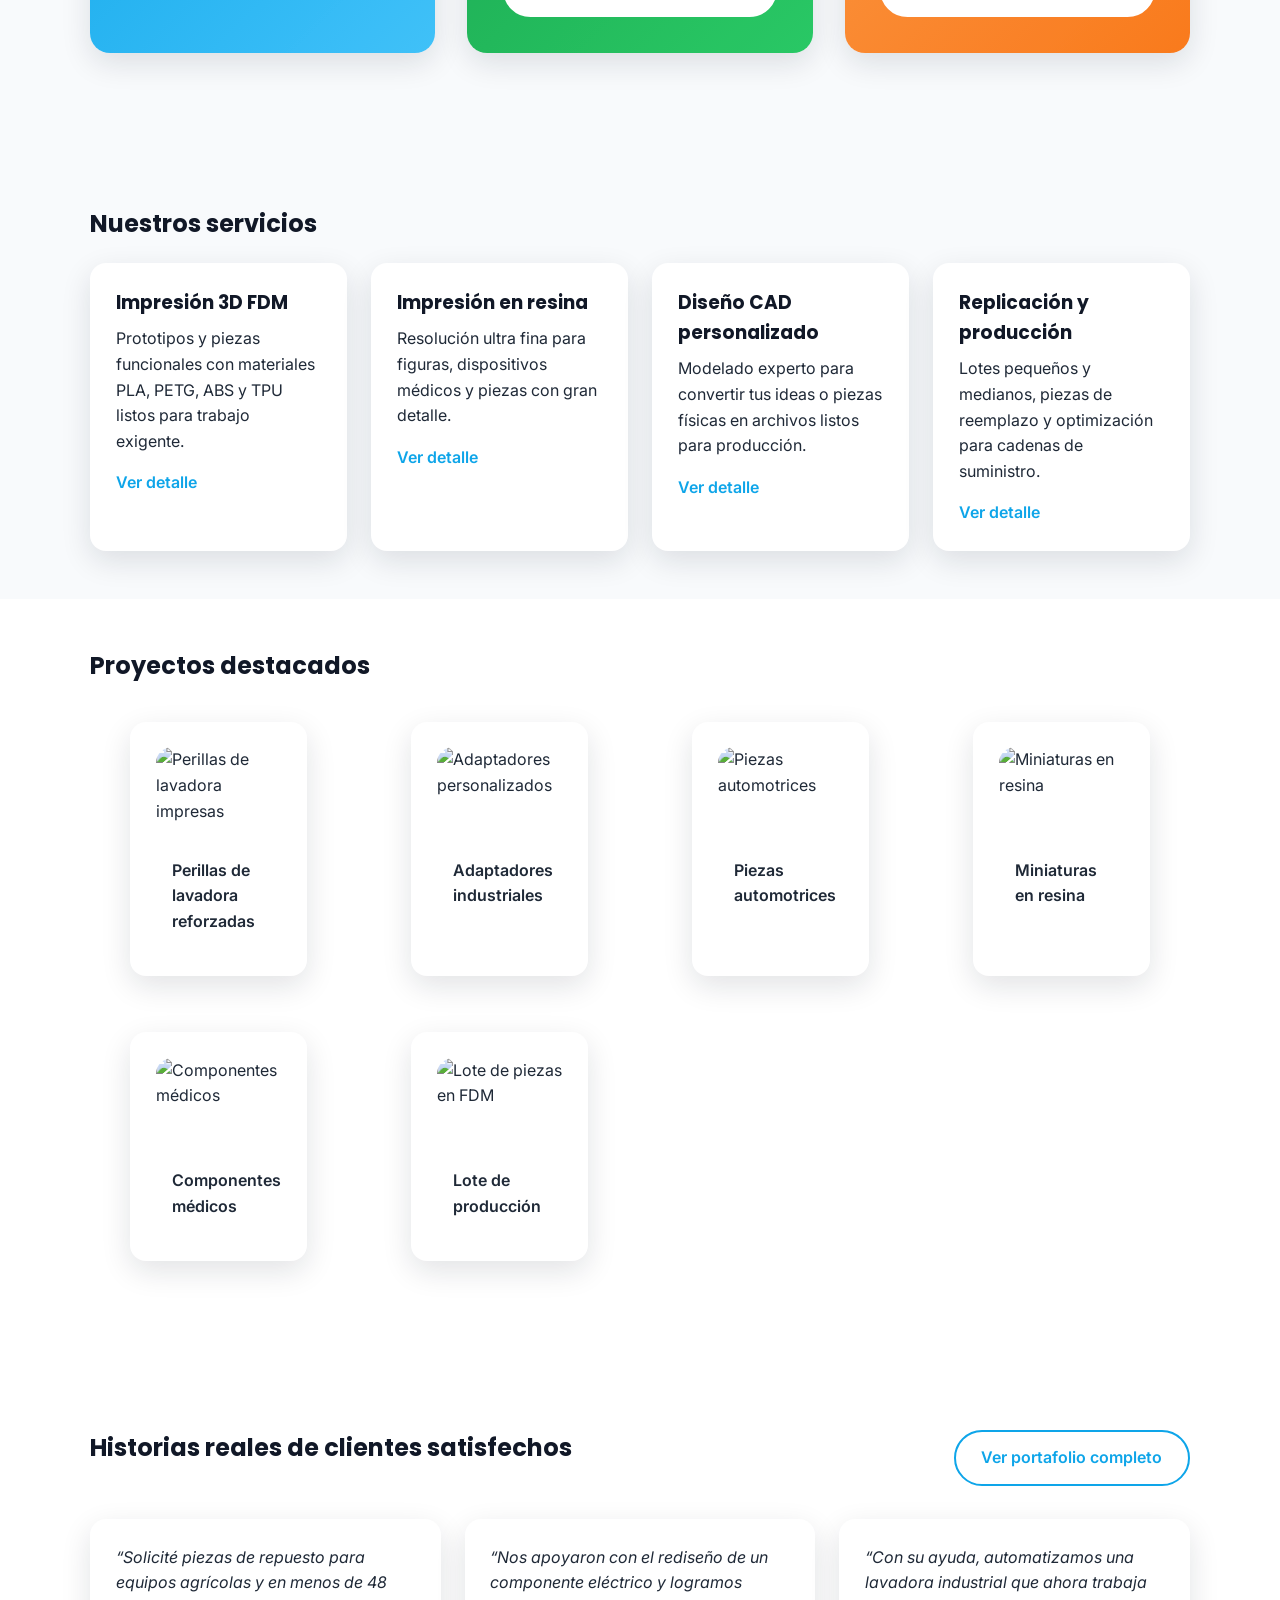
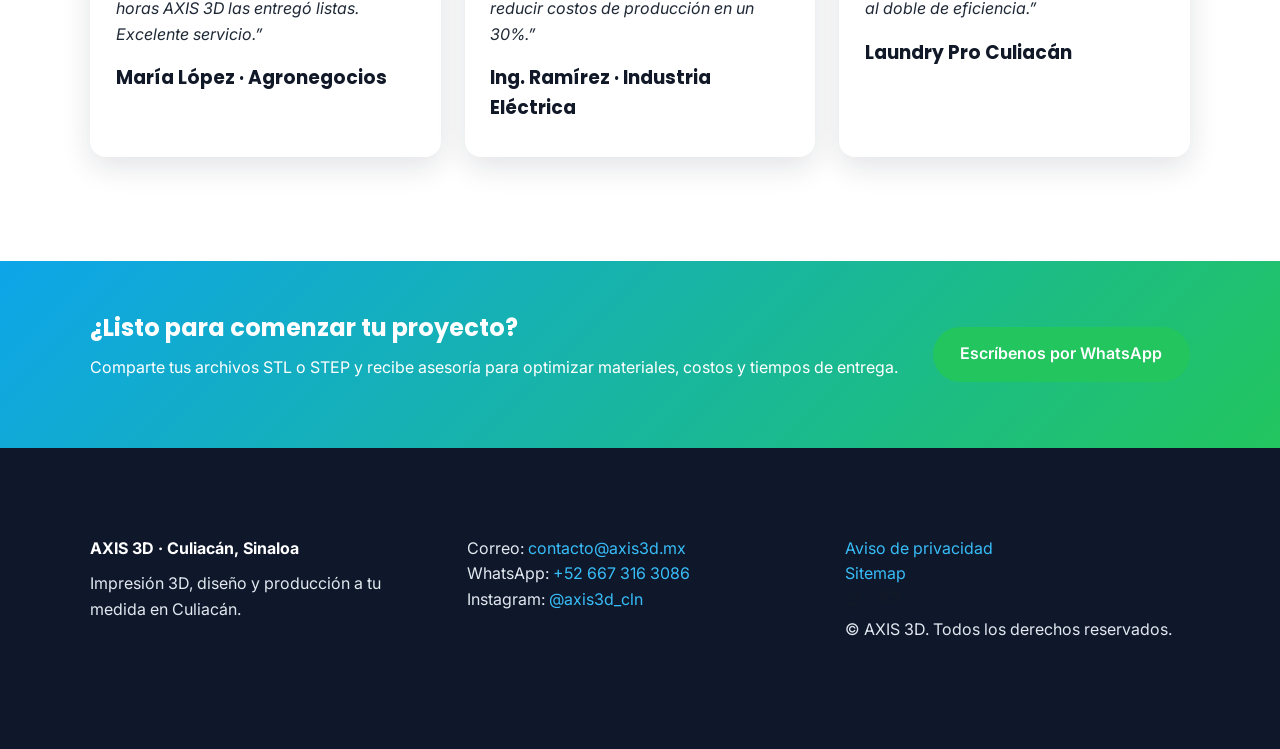
==== commit 1c9aafce: "Add divisional landing content and new service pages" ====
--- a/index.html
+++ b/index.html
@@ -77,7 +77,8 @@
           <li><a href="/servicios.html">Servicios</a></li>
           <li><a href="/portafolio.html">Portafolio</a></li>
           <li><a href="/contacto.html">Contacto</a></li>
-          <li><a class="btn-cta" href="https://wa.me/526670000000?text=Hola%20AXIS%203D,%20quiero%20una%20cotizaci%C3%B3n" target="_blank" rel="noopener">Solicitar cotización</a></li>
+          <li><a href="/cotizador.html">Cotizador</a></li>
+          <li><a class="btn-cta" href="https://wa.me/526673163086?text=Hola%20AXIS%203D,%20quiero%20una%20cotizaci%C3%B3n" target="_blank" rel="noopener">Solicitar cotización</a></li>
         </ul>
 
         <div class="nav-utils" aria-label="Acciones rápidas">
@@ -104,31 +105,48 @@
   </nav>
 
   <main id="contenido-principal">
-    <section class="hero">
-      <div class="container grid-2">
-        <div>
-          <h1>Transformamos tus ideas en realidad con impresión 3D</h1>
-          <p>AXIS 3D es tu aliado en Culiacán para prototipos, piezas funcionales y producción en serie. Atendemos proyectos B2C y B2B con tiempos récord y calidad profesional.</p>
+    <section class="hero hero--home">
+      <div class="hero-backdrop" aria-hidden="true"></div>
+      <div class="hero-content container">
+        <div class="hero-text">
+          <p class="hero-kicker">AXIS 3D · Culiacán, Sinaloa</p>
+          <h1>Soluciones de ingeniería: de la idea al prototipo, de la pieza al sistema</h1>
+          <p>Integramos diseño, manufactura avanzada y automatización para que tus proyectos cobren vida con la precisión y velocidad que necesitas.</p>
           <div class="hero-actions">
-            <a class="btn btn-primary" href="contacto.html#formulario">Pide tu cotización</a>
+            <a class="btn btn-primary" href="/contacto.html#formulario">Cotiza tu proyecto</a>
             <a class="btn btn-outline" href="https://wa.me/526673163086?text=Hola%20AXIS%203D,%20quiero%20una%20cotizaci%C3%B3n" target="_blank" rel="noopener">Escríbenos por WhatsApp</a>
           </div>
         </div>
-        <div>
-          <img src="/assets/img/hero.webp" alt="Impresora 3D trabajando" width="560" height="420" loading="lazy">
-        </div>
-      </div>
-    </section>
-
-    <section class="why">
-      <div class="container">
-        <h2>¿Por qué AXIS 3D?</h2>
-        <ul class="why-list">
-          <li><h3>Calidad profesional</h3><p>Usamos equipos calibrados y materiales certificados para garantizar acabados impecables en cada pieza.</p></li>
-          <li><h3>Entregas rápidas</h3><p>Procesos optimizados que reducen tiempos de espera sin sacrificar precisión.</p></li>
-          <li><h3>Precios claros</h3><p>Cotizaciones transparentes y opciones para optimizar tu presupuesto desde el primer contacto.</p></li>
-          <li><h3>Proyectos industriales y personalizados</h3><p>Atendemos desde perillas de lavadora hasta lotes de componentes automotrices.</p></li>
-        </ul>
+      </div>
+    </section>
+
+    <section class="intro-overview">
+      <div class="container">
+        <p class="intro-lead">En AXIS 3D transformamos ideas en soluciones reales. Somos un equipo especializado en diseño, manufactura, servicios técnicos e innovación aplicada, ofreciendo resultados confiables y adaptados a cada necesidad.</p>
+        <p class="intro-subtitle">Diseño y manufactura · Servicios técnicos · Innovación aplicada</p>
+      </div>
+    </section>
+
+    <section class="division-highlights" aria-labelledby="divisionHeading">
+      <div class="container">
+        <h2 id="divisionHeading">Tres divisiones, un mismo enfoque estratégico</h2>
+        <div class="division-grid">
+          <article class="division-card division-card--design">
+            <h3>Diseño y Manufactura</h3>
+            <p>Prototipado rápido, impresión 3D en resina y filamento, producción de piezas a la medida.</p>
+            <a class="btn btn-primary" href="/diseno.html">Explorar más</a>
+          </article>
+          <article class="division-card division-card--services">
+            <h3>Servicios Técnicos</h3>
+            <p>Reparación electrónica, automatización de maquinaria, soluciones de domótica y mantenimiento especializado.</p>
+            <a class="btn btn-accent" href="/servicios-tecnicos.html">Explorar más</a>
+          </article>
+          <article class="division-card division-card--innovation">
+            <h3>Innovación Aplicada</h3>
+            <p>Desarrollo de proyectos especiales, consultoría en mecatrónica e integración de sistemas personalizados.</p>
+            <a class="btn btn-contrast" href="/innovacion.html">Explorar más</a>
+          </article>
+        </div>
       </div>
     </section>
 
@@ -192,6 +210,29 @@
       </div>
     </section>
 
+    <section class="testimonials">
+      <div class="container">
+        <div class="testimonials-header">
+          <h2>Historias reales de clientes satisfechos</h2>
+          <a class="btn btn-outline" href="/portafolio.html">Ver portafolio completo</a>
+        </div>
+        <div class="card-grid testimonials-grid">
+          <article class="card">
+            <p>“Solicité piezas de repuesto para equipos agrícolas y en menos de 48 horas AXIS 3D las entregó listas. Excelente servicio.”</p>
+            <h3>María López · Agronegocios</h3>
+          </article>
+          <article class="card">
+            <p>“Nos apoyaron con el rediseño de un componente eléctrico y logramos reducir costos de producción en un 30%.”</p>
+            <h3>Ing. Ramírez · Industria Eléctrica</h3>
+          </article>
+          <article class="card">
+            <p>“Con su ayuda, automatizamos una lavadora industrial que ahora trabaja al doble de eficiencia.”</p>
+            <h3>Laundry Pro Culiacán</h3>
+          </article>
+        </div>
+      </div>
+    </section>
+
     <section class="cta-whatsapp">
       <div class="container flex-between">
         <div>
@@ -199,26 +240,6 @@
           <p>Comparte tus archivos STL o STEP y recibe asesoría para optimizar materiales, costos y tiempos de entrega.</p>
         </div>
         <a class="btn btn-accent" href="https://wa.me/526673163086?text=Hola%20AXIS%203D,%20quiero%20una%20cotizaci%C3%B3n" target="_blank" rel="noopener">Escríbenos por WhatsApp</a>
-      </div>
-    </section>
-
-    <section class="testimonials">
-      <div class="container">
-        <h2>Testimonios</h2>
-        <div class="card-grid testimonials-grid">
-          <article class="card">
-            <p>“Solicité piezas de repuesto para equipos agrícolas y en menos de 48 horas AXIS 3D las entregó listas. Excelente servicio.”</p>
-            <h3>María López · Agronegocios</h3>
-          </article>
-          <article class="card">
-            <p>“Nos apoyaron con el diseño y la impresión de jigs para nuestra línea de ensamble. Gran comunicación y soporte técnico.”</p>
-            <h3>Carlos Pérez · Manufactura</h3>
-          </article>
-          <article class="card">
-            <p>“Las figuras coleccionables quedaron impecables. Recomiendo AXIS 3D para proyectos personalizados.”</p>
-            <h3>Ana Rivera · Coleccionista</h3>
-          </article>
-        </div>
       </div>
     </section>
   </main>
--- a/assets/css/styles.css
+++ b/assets/css/styles.css
@@ -1,4 +1,4 @@
-:root{--color-primary:#0EA5E9;--color-secondary:#111827;--color-accent:#22C55E;--color-bg:#F8FAFC;--color-text:#1F2937;--radius:16px;--shadow:0 10px 30px rgba(15,23,42,.12)}*{box-sizing:border-box}html{scroll-behavior:smooth}html.no-scroll,html.no-scroll body{overflow:hidden}body{margin:0;font-family:'Inter',system-ui,-apple-system,sans-serif;background:var(--color-bg);color:var(--color-text);line-height:1.6;-webkit-font-smoothing:antialiased}h1,h2,h3,h4{font-family:'Poppins',system-ui,sans-serif;color:var(--color-secondary);margin-top:0}img{max-width:100%;height:auto;display:block;border-radius:var(--radius)}a{color:var(--color-primary);text-decoration:none}a:hover{color:#0284c7}ul{list-style:none;padding:0;margin:0}p{margin:0 0 1.2rem}button{font-family:inherit}
+:root{--color-primary:#0EA5E9;--color-secondary:#111827;--color-accent:#22C55E;--color-innovation:#F97316;--color-bg:#F8FAFC;--color-text:#1F2937;--radius:16px;--shadow:0 10px 30px rgba(15,23,42,.12)}*{box-sizing:border-box}html{scroll-behavior:smooth}html.no-scroll,html.no-scroll body{overflow:hidden}body{margin:0;font-family:'Inter',system-ui,-apple-system,sans-serif;background:var(--color-bg);color:var(--color-text);line-height:1.6;-webkit-font-smoothing:antialiased}h1,h2,h3,h4{font-family:'Poppins',system-ui,sans-serif;color:var(--color-secondary);margin-top:0}img{max-width:100%;height:auto;display:block;border-radius:var(--radius)}a{color:var(--color-primary);text-decoration:none}a:hover{color:#0284c7}ul{list-style:none;padding:0;margin:0}p{margin:0 0 1.2rem}button{font-family:inherit}
 .skip-link{position:absolute;left:-999px;top:auto;width:1px;height:1px;overflow:hidden} .skip-link:focus{left:50%;top:1rem;width:auto;height:auto;transform:translateX(-50%);padding:.75rem 1rem;background:#fff;color:var(--color-secondary);z-index:1000;border-radius:var(--radius);box-shadow:var(--shadow)}
 .container{width:min(1100px,90vw);margin:0 auto;padding:3rem 0}
 .narrow{max-width:760px;margin:0 auto}
@@ -22,17 +22,46 @@
 
 
 
-.btn{display:inline-flex;align-items:center;justify-content:center;padding:.8rem 1.6rem;border-radius:999px;font-weight:600;border:2px solid transparent;transition:transform .2s ease,box-shadow .2s ease;background:transparent;color:var(--color-secondary);cursor:pointer}
+.btn{display:inline-flex;align-items:center;justify-content:center;padding:.8rem 1.6rem;border-radius:999px;font-weight:600;border:2px solid transparent;transition:transform .2s ease,box-shadow .2s ease,filter .2s ease;background:transparent;color:var(--color-secondary);cursor:pointer;text-align:center}
 .btn:hover{transform:translateY(-2px);box-shadow:var(--shadow)}
 .btn-primary{background:var(--color-primary);color:#fff}
-.btn-outline{border-color:var(--color-primary);color:var(--color-primary)}
+.btn-outline{border-color:var(--color-primary);color:var(--color-primary);background:#fff}
+.btn-outline:hover{filter:brightness(.98)}
 .btn-accent{background:var(--color-accent);color:#fff}
+.btn-contrast{background:var(--color-innovation);color:#fff}
 .btn-filter{background:#fff;border:1px solid rgba(148,163,184,.4);color:var(--color-secondary);padding:.6rem 1.4rem;margin-right:.75rem}
 .btn-filter.active,.btn-filter:hover{background:var(--color-primary);color:#fff;border-color:transparent}
-.hero{padding-top:7rem}
-.hero h1{font-size:2.6rem;margin-bottom:1rem}
+.hero{position:relative;padding:6rem 0;overflow:hidden}
+.hero h1{font-size:2.8rem;margin-bottom:1rem}
 .hero p{font-size:1.1rem;margin-bottom:1.5rem}
 .hero-actions{display:flex;flex-wrap:wrap;gap:1rem}
+.hero--home{color:#fff;padding:7rem 0}
+.hero-content{position:relative;z-index:2;display:flex;justify-content:flex-start;align-items:center}
+.hero--home .container{position:relative;z-index:2;width:min(1100px,90vw)}
+.hero-content .hero-text{max-width:640px}
+.hero-backdrop{position:absolute;inset:0;background:linear-gradient(135deg,rgba(17,24,39,.85),rgba(14,165,233,.6)),url('/assets/img/hero.webp') center/cover no-repeat;z-index:1;transform:scale(1.03)}
+.hero-kicker{letter-spacing:.12em;text-transform:uppercase;font-size:.85rem;font-weight:600;margin-bottom:1rem;opacity:.85}
+.hero-text p{color:rgba(255,255,255,.88)}
+.hero-actions .btn-outline{border-color:#fff;color:#fff;background:transparent}
+.hero-actions .btn-outline:hover{filter:brightness(1.1)}
+.intro-overview{padding:3rem 0;text-align:center;background:#fff}
+.intro-lead{font-size:1.2rem;margin-bottom:1rem}
+.intro-subtitle{font-weight:600;color:var(--color-secondary);opacity:.75}
+.division-highlights{padding:3.5rem 0}
+.division-grid{display:grid;gap:2rem;grid-template-columns:repeat(auto-fit,minmax(240px,1fr))}
+.division-card{padding:2.2rem;border-radius:20px;color:#fff;position:relative;overflow:hidden;box-shadow:var(--shadow);display:grid;gap:1rem;align-content:start}
+.division-card::after{content:"";position:absolute;inset:0;opacity:.12;background:#fff;mix-blend-mode:soft-light}
+.division-card h3{margin-bottom:.5rem;font-size:1.4rem;color:#fff}
+.division-card p{margin-bottom:1rem;color:rgba(255,255,255,.88)}
+.division-card .btn{align-self:flex-start}
+.division-card--design{background:linear-gradient(135deg,#0EA5E9,#38bdf8)}
+.division-card--services{background:linear-gradient(135deg,#16a34a,#22C55E)}
+.division-card--innovation{background:linear-gradient(135deg,#fb923c,#F97316)}
+.division-card--design .btn{background:#fff;color:#0EA5E9;border-color:#fff}
+.division-card--services .btn{background:#fff;color:#15803d;border-color:#fff}
+.division-card--innovation .btn{background:#fff;color:#9a3412;border-color:#fff}
+.testimonials{padding:3.5rem 0;background:#fff}
+.testimonials-header{display:flex;flex-wrap:wrap;align-items:center;justify-content:space-between;gap:1.5rem;margin-bottom:2rem}
 .why{background:#fff}
 .why-list{display:grid;gap:1.5rem;grid-template-columns:repeat(auto-fit,minmax(200px,1fr))}
 .why-list h3{margin-bottom:.4rem;font-size:1.1rem}
@@ -40,6 +69,33 @@
 .card h3{margin-bottom:.5rem}
 .card p{margin-bottom:1rem}
 .card-link{font-weight:600;color:var(--color-primary)}
+.gallery-section{padding:3.5rem 0;background:#fff}
+.gallery-grid{display:grid;gap:1.5rem;grid-template-columns:repeat(auto-fit,minmax(220px,1fr))}
+.gallery-grid figure{background:#f8fafc;border-radius:var(--radius);padding:1rem;box-shadow:var(--shadow);display:grid;gap:.75rem}
+.gallery-grid figcaption{font-weight:600;color:var(--color-secondary)}
+.feature-columns{padding:3.5rem 0}
+.feature-grid{display:grid;gap:1.5rem;grid-template-columns:repeat(auto-fit,minmax(240px,1fr))}
+.feature-card{background:#fff;border-radius:var(--radius);padding:1.8rem;box-shadow:var(--shadow);border-top:4px solid rgba(14,165,233,.35)}
+.feature-card h3{margin-bottom:.6rem}
+.cta-block{padding:3.5rem 0;text-align:center}
+.cta-block .btn{margin-top:1rem}
+.cta-block--services{background:linear-gradient(135deg,rgba(34,197,94,.12),rgba(34,197,94,.25))}
+.cta-block--innovation{background:linear-gradient(135deg,rgba(249,115,22,.12),rgba(249,115,22,.25))}
+.cta-block--services .btn{background:var(--color-accent);color:#fff}
+.cta-block--innovation .btn{background:var(--color-innovation);color:#fff}
+.service-list-section{padding:3rem 0;background:#fff}
+.service-list{display:grid;gap:.8rem;font-weight:600;font-size:1.05rem;color:var(--color-secondary)}
+.service-list li{position:relative;padding-left:1.8rem}
+.service-list li::before{content:"";position:absolute;left:0;top:.5rem;width:12px;height:12px;border-radius:50%;background:var(--color-accent)}
+.case-study,.case-story{padding:3.5rem 0}
+.case-grid{display:grid;gap:2rem;grid-template-columns:repeat(auto-fit,minmax(280px,1fr))}
+.case-highlight{background:#fff;border-radius:var(--radius);padding:2rem;box-shadow:var(--shadow);display:grid;gap:.75rem}
+.case-highlight h3{margin-bottom:.25rem}
+.case-highlight ul{list-style:disc;padding-left:1.25rem;color:#475569}
+.capabilities{padding:3.5rem 0;background:#fff}
+.capabilities-grid{display:grid;gap:2rem;grid-template-columns:repeat(auto-fit,minmax(240px,1fr))}
+.capabilities-grid article{background:#fff;border-radius:var(--radius);padding:1.8rem;box-shadow:var(--shadow);border-left:4px solid rgba(249,115,22,.4)}
+.capabilities-grid h3{margin-bottom:.6rem}
 .portfolio-preview{background:#fff}
 .portfolio-grid{display:grid;gap:1.5rem;grid-template-columns:repeat(auto-fit,minmax(220px,1fr))}
 .portfolio-item{cursor:pointer;padding:0}
@@ -58,6 +114,13 @@
 .breadcrumbs ol{width:min(1100px,90vw);margin:0 auto;display:flex;gap:.5rem;font-size:.9rem}
 .breadcrumbs a{color:var(--color-secondary)}
 .page-hero{text-align:center;padding:4rem 0 2rem}
+.themed-hero{color:#fff}
+.themed-hero p{color:rgba(255,255,255,.9)}
+.themed-hero--design{background:linear-gradient(135deg,rgba(14,165,233,.92),rgba(8,145,178,.85))}
+.themed-hero--services{background:linear-gradient(135deg,rgba(34,197,94,.92),rgba(21,128,61,.85))}
+.themed-hero--innovation{background:linear-gradient(135deg,rgba(249,115,22,.9),rgba(194,65,12,.85))}
+.themed-hero .container{padding-top:1rem;padding-bottom:1rem}
+.themed-hero h1{color:#fff}
 .service-detail,.workflow,.comparison,.portfolio-filters,.portfolio-list,.contact-section,.privacy-content{padding:2rem 0}
 .service-detail.alt{background:#fff}
 .feature-list{display:grid;gap:.75rem;padding-left:1.2rem;list-style:disc;color:#475569}
@@ -91,7 +154,8 @@
 .modal-close{position:absolute;top:1rem;right:1rem;border:none;background:rgba(15,23,42,.05);width:36px;height:36px;border-radius:50%;cursor:pointer;display:grid;place-items:center}
 .modal-close::before{content:'\00d7';font-size:1.4rem;color:var(--color-secondary)}
 .sr-only{position:absolute;width:1px;height:1px;padding:0;margin:-1px;overflow:hidden;clip:rect(0,0,0,0);border:0}
-@media (max-width:920px){.grid-2{grid-template-columns:1fr}.hero{padding-top:6rem}}
-@media (max-width:600px){.hero h1{font-size:2.2rem}.container{padding:2.5rem 0}.hero-actions{flex-direction:column;align-items:stretch}.cta-whatsapp .container{flex-direction:column;align-items:flex-start;gap:1rem}.flex-between{flex-direction:column;align-items:flex-start}.portfolio-grid{grid-template-columns:repeat(auto-fit,minmax(200px,1fr))}}
+@media (max-width:920px){.grid-2{grid-template-columns:1fr}.hero{padding:5.5rem 0}.hero h1{font-size:2.4rem}}
+@media (max-width:720px){.testimonials-header{flex-direction:column;align-items:flex-start}.hero-actions{flex-direction:column;align-items:stretch}.division-grid{grid-template-columns:1fr}.capabilities-grid,.feature-grid,.gallery-grid{grid-template-columns:1fr}}
+@media (max-width:600px){.hero h1{font-size:2.2rem}.container{padding:2.5rem 0}.cta-whatsapp .container{flex-direction:column;align-items:flex-start;gap:1rem}.flex-between{flex-direction:column;align-items:flex-start}.portfolio-grid{grid-template-columns:repeat(auto-fit,minmax(200px,1fr))}.case-grid{grid-template-columns:1fr}}
 
 
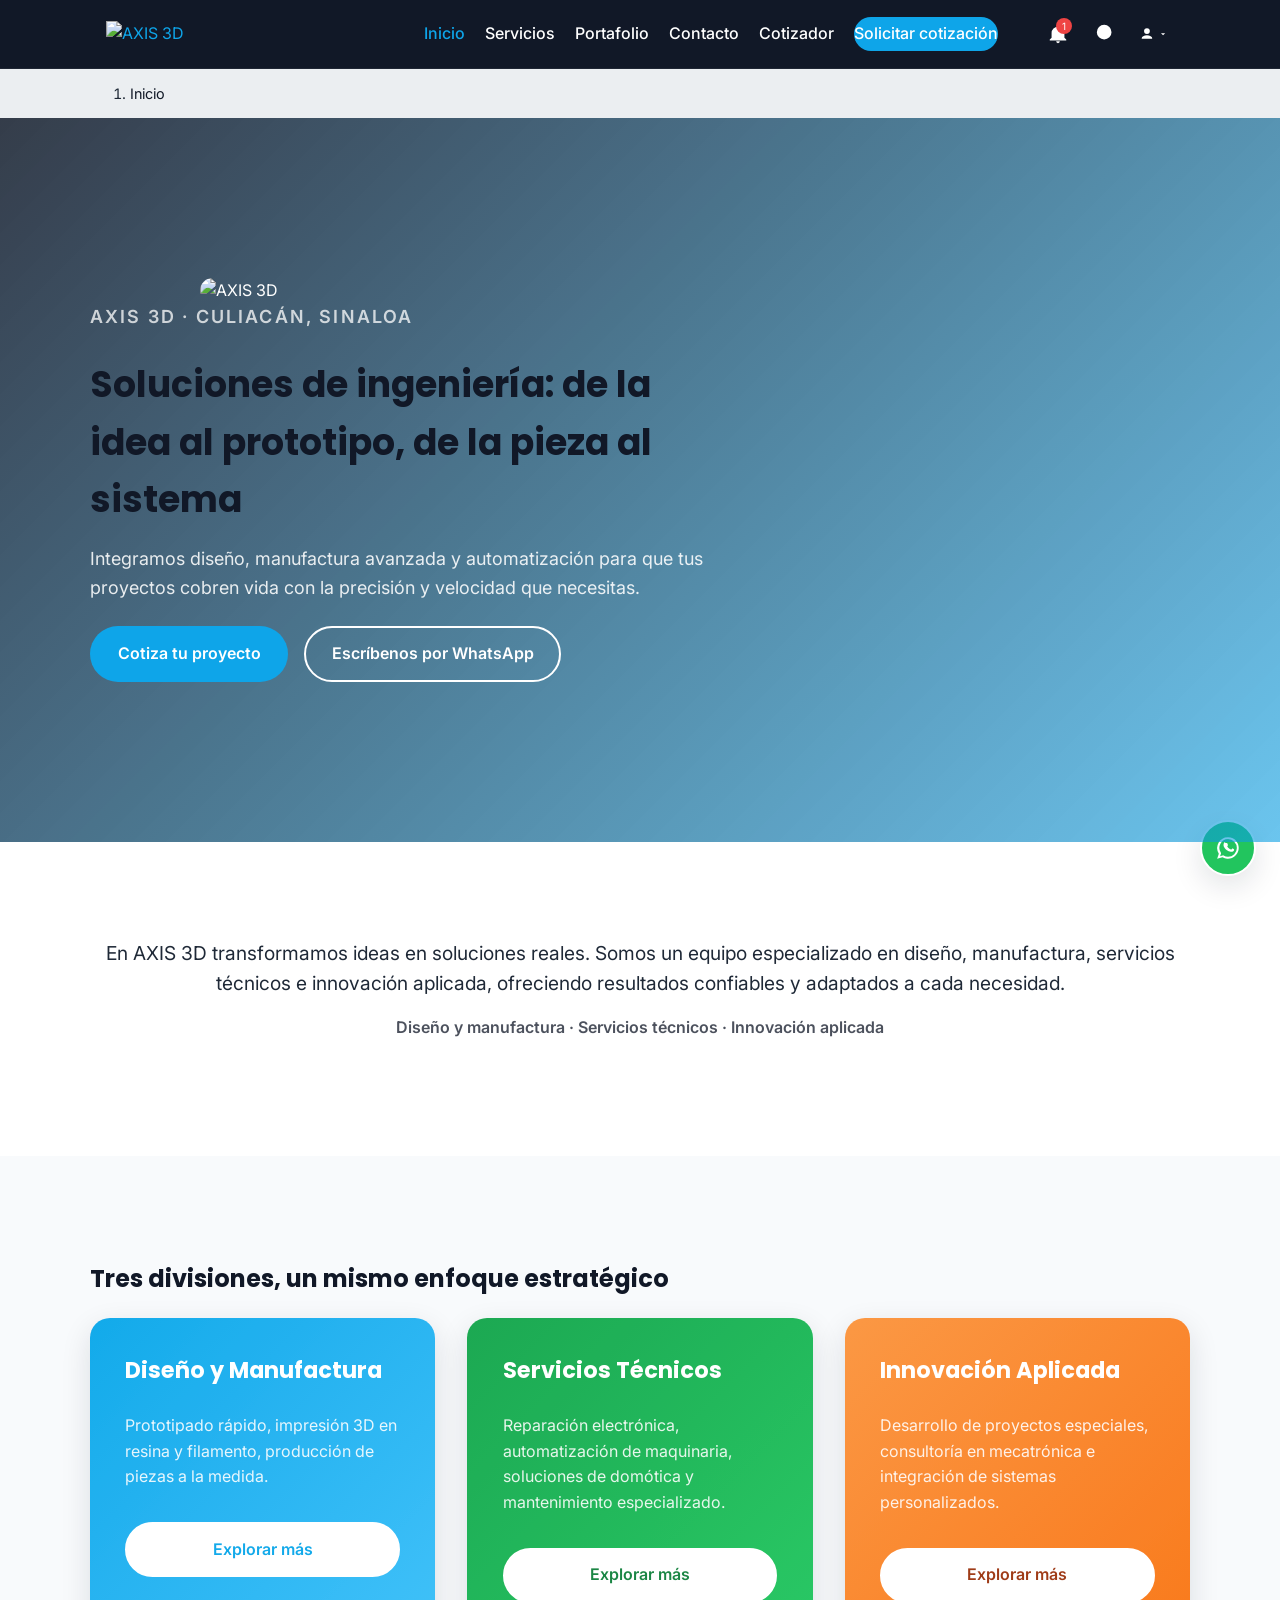
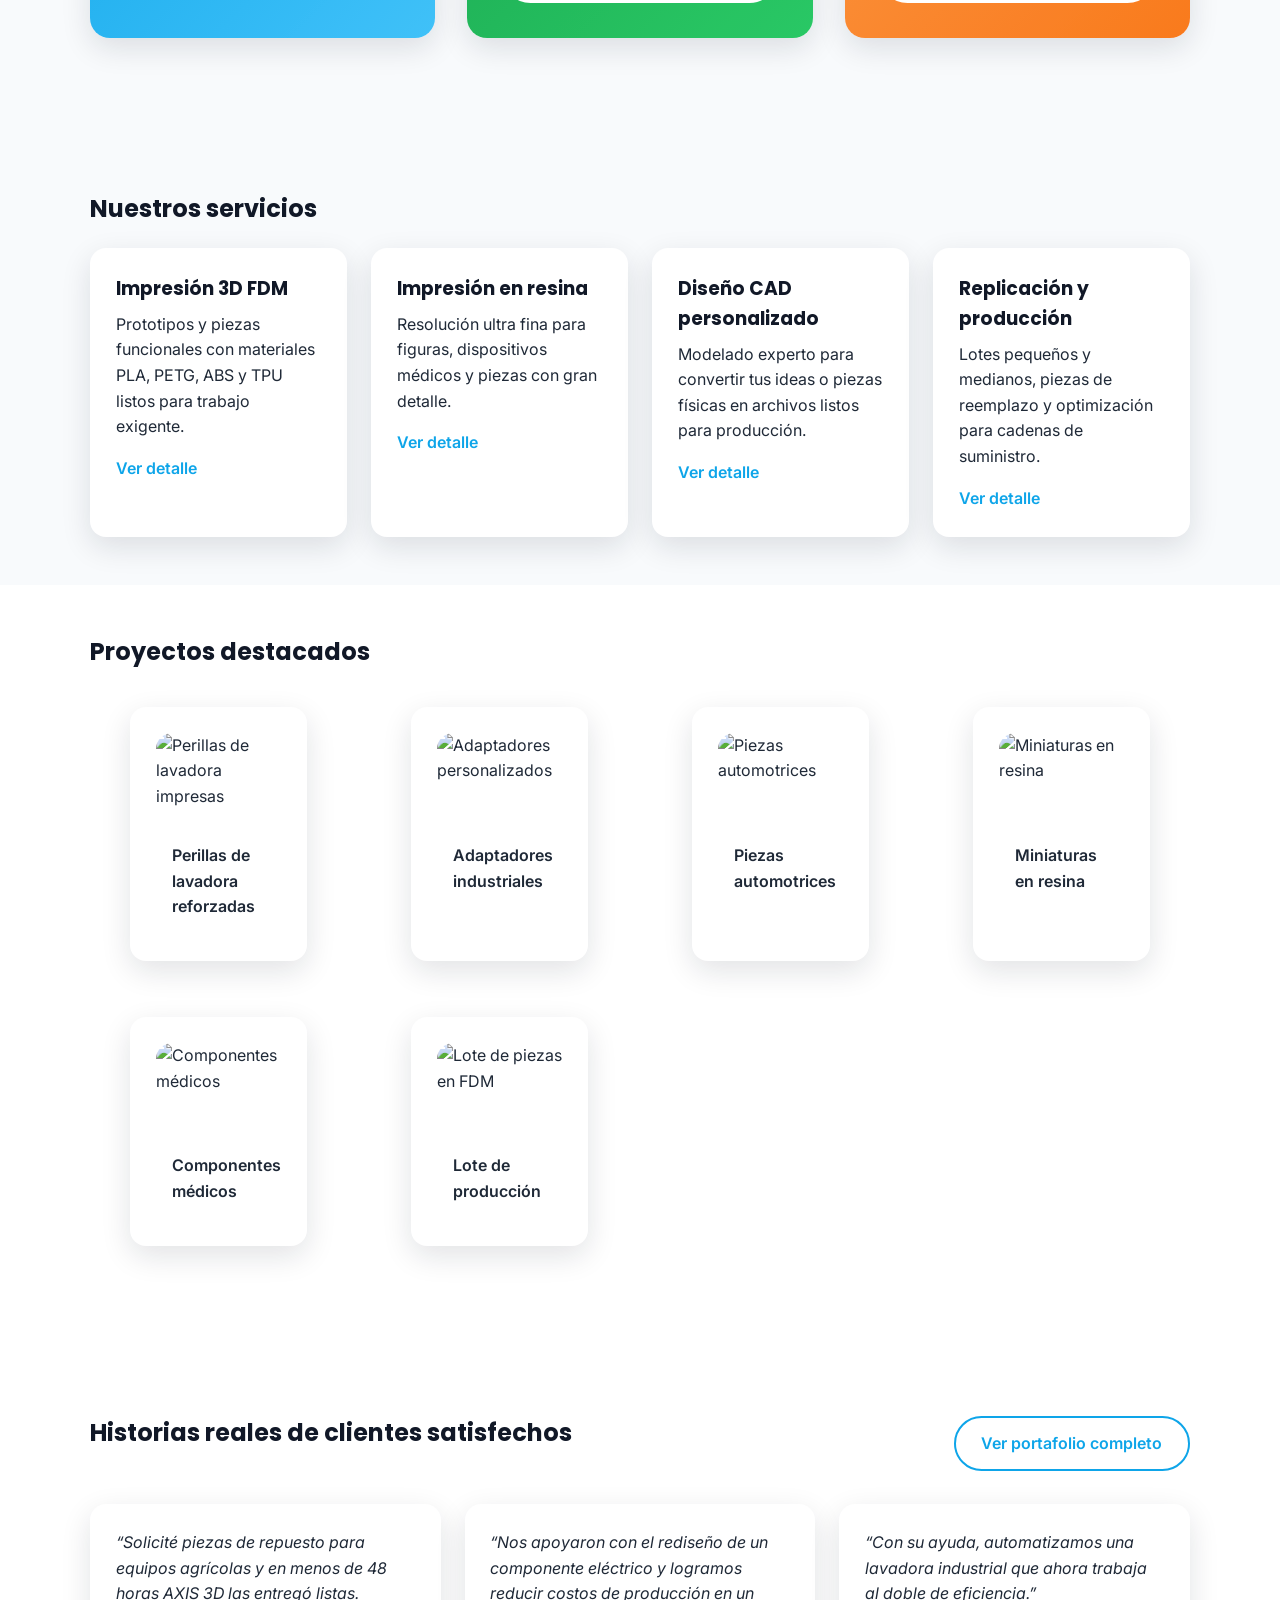
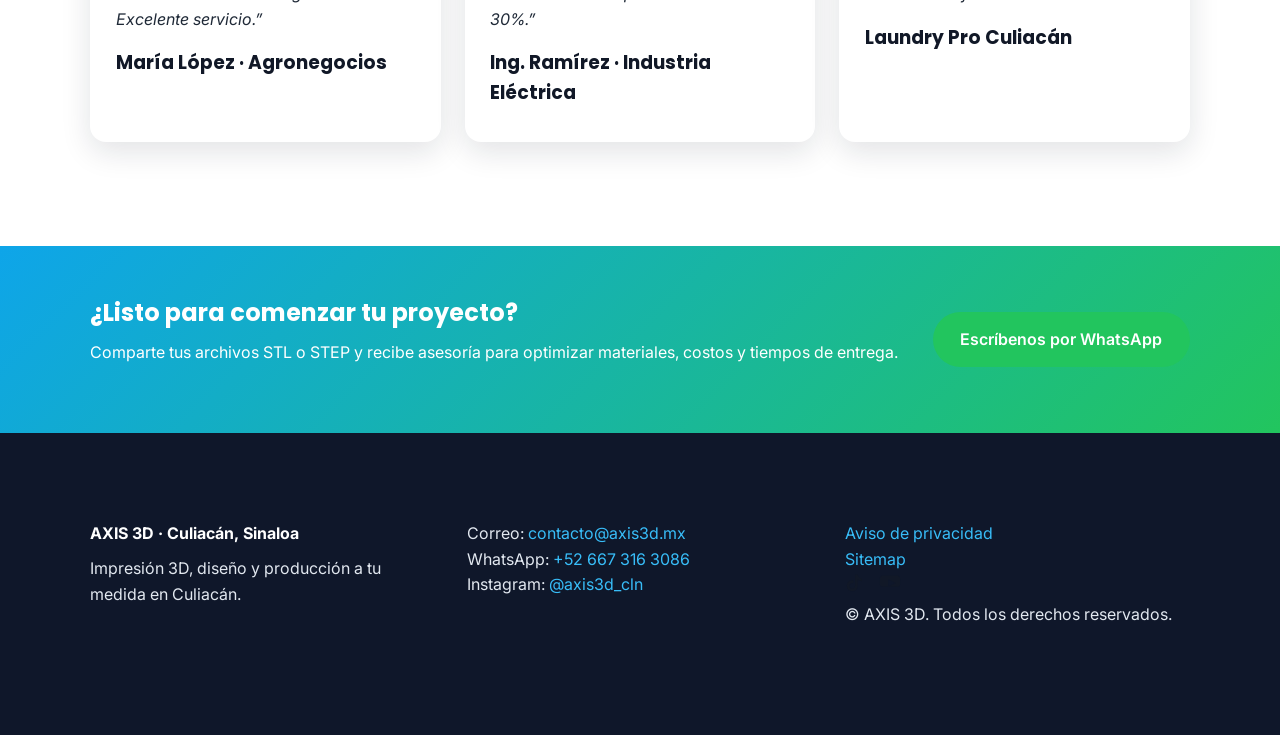
==== commit b0cb4644: "Adjust hero logo sizing and layout" ====
--- a/index.html
+++ b/index.html
@@ -109,6 +109,9 @@
       <div class="hero-backdrop" aria-hidden="true"></div>
       <div class="hero-content container">
         <div class="hero-text">
+          <div class="hero-brand">
+            <img src="/assets/img/logo.svg" alt="AXIS 3D">
+          </div>
           <p class="hero-kicker">AXIS 3D · Culiacán, Sinaloa</p>
           <h1>Soluciones de ingeniería: de la idea al prototipo, de la pieza al sistema</h1>
           <p>Integramos diseño, manufactura avanzada y automatización para que tus proyectos cobren vida con la precisión y velocidad que necesitas.</p>
--- a/assets/css/styles.css
+++ b/assets/css/styles.css
@@ -7,9 +7,9 @@
 .card-grid{display:grid;gap:1.5rem;grid-template-columns:repeat(auto-fit,minmax(240px,1fr))}
 
 
-.logo img{border-radius:0}.site-header{position:sticky;top:0;z-index:1002;background:#fff;border-bottom:1px solid rgba(17,24,39,.06)}.header-inner{width:min(1100px,90vw);margin:0 auto;display:flex;align-items:center;justify-content:space-between;gap:12px;min-height:68px;padding:8px 16px}.logo{display:inline-flex;align-items:center}.logo img{display:block;height:auto;width:clamp(120px,18vw,180px)}.nav-toggle{width:44px;height:44px;border:0;background:transparent;display:inline-flex;align-items:center;justify-content:center;cursor:pointer}.nav-toggle-bar{width:24px;height:2px;background:#111827;position:relative}.nav-toggle-bar::before,.nav-toggle-bar::after{content:"";position:absolute;left:0;width:24px;height:2px;background:#111827}.nav-toggle-bar::before{top:-7px}.nav-toggle-bar::after{top:7px}.nav-menu{position:fixed;inset:68px 0 0 0;background:#ffffff;transform:translateY(-100%);transition:transform .25s ease;padding:24px 20px 32px;z-index:1001;display:flex;flex-direction:column;align-items:center;gap:1.5rem;border-top:1px solid rgba(17,24,39,.06);overflow-y:auto}.nav-menu.is-open{transform:translateY(0)}.nav-links{list-style:none;margin:0;padding:0;display:flex;flex-direction:column;align-items:center;gap:.35rem;width:100%}.nav-links a{display:block;width:100%;padding:.75rem 0;text-align:center;text-decoration:none;color:#111827;font-weight:500}.nav-links a:hover,.nav-links a.active{color:#0EA5E9}.btn-cta{display:inline-flex;align-items:center;justify-content:center;padding:.6rem 1rem;border-radius:999px;background:#0EA5E9;color:#fff;font-weight:600;min-width:fit-content}.btn-cta:hover{filter:brightness(.95);color:#fff}.nav-utils{display:flex;align-items:center;gap:.5rem;margin-left:.75rem;flex-wrap:wrap;justify-content:center}.icon-btn{position:relative;width:40px;height:40px;border:0;background:transparent;display:inline-flex;align-items:center;justify-content:center;border-radius:999px;cursor:pointer}.icon-btn:hover{background:rgba(17,24,39,.05)}.icon{width:22px;height:22px;fill:#111827}.caret{width:16px;height:16px;fill:#111827;margin-left:4px}.badge{position:absolute;top:4px;right:6px;min-width:16px;height:16px;border-radius:8px;background:#ef4444;color:#fff;font-size:10px;line-height:16px;text-align:center;padding:0 4px}
-@media (max-width:768px){.header-inner{position:relative;justify-content:center}.logo{margin:0 auto}.logo img{width:clamp(150px,42vw,220px)}.nav-toggle{position:absolute;right:12px;top:50%;transform:translateY(-50%)}.nav-links a{font-size:1.1rem}.nav-utils{margin-top:.5rem}}
-@media (min-width:1024px){.nav-toggle{display:none}.nav-menu{position:static;transform:none;background:transparent;padding:0;flex-direction:row;align-items:center;gap:1.5rem;border-top:0;overflow:visible}.nav-links{flex-direction:row;align-items:center;gap:1.25rem;width:auto}.nav-links a{padding:.25rem 0;text-align:left}.nav-utils{margin-left:1rem;flex-wrap:nowrap}}
+.logo img{border-radius:0}.site-header{position:sticky;top:0;z-index:1002;background:#111827;border-bottom:1px solid rgba(255,255,255,.06)}.header-inner{width:min(1100px,90vw);margin:0 auto;display:flex;align-items:center;justify-content:space-between;gap:12px;min-height:68px;padding:8px 16px}.logo{display:inline-flex;align-items:center}.logo img{display:block;height:auto;width:clamp(110px,14vw,150px)}.nav-toggle{width:44px;height:44px;border:0;background:transparent;display:inline-flex;align-items:center;justify-content:center;cursor:pointer}.nav-toggle-bar{width:24px;height:2px;background:#fff;position:relative}.nav-toggle-bar::before,.nav-toggle-bar::after{content:"";position:absolute;left:0;width:24px;height:2px;background:#fff}.nav-toggle-bar::before{top:-7px}.nav-toggle-bar::after{top:7px}.nav-menu{position:fixed;inset:68px 0 0 0;background:#111827;transform:translateY(-100%);transition:transform .25s ease;padding:24px 20px 32px;z-index:1001;display:flex;flex-direction:column;align-items:center;gap:1.5rem;border-top:1px solid rgba(255,255,255,.08);overflow-y:auto}.nav-menu.is-open{transform:translateY(0)}.nav-links{list-style:none;margin:0;padding:0;display:flex;flex-direction:column;align-items:center;gap:.35rem;width:100%}.nav-links a{display:block;width:100%;padding:.75rem 0;text-align:center;text-decoration:none;color:#fff;font-weight:500}.nav-links a:hover,.nav-links a.active{color:#0EA5E9}.btn-cta{display:inline-flex;align-items:center;justify-content:center;padding:.6rem 1rem;border-radius:999px;background:#0EA5E9;color:#fff;font-weight:600;min-width:fit-content}.btn-cta:hover{filter:brightness(.95);color:#fff}.nav-utils{display:flex;align-items:center;gap:.5rem;margin-left:.75rem;flex-wrap:wrap;justify-content:center}.icon-btn{position:relative;width:40px;height:40px;border:0;background:transparent;display:inline-flex;align-items:center;justify-content:center;border-radius:999px;cursor:pointer}.icon-btn:hover{background:rgba(255,255,255,.12)}.icon{width:22px;height:22px;fill:#fff}.caret{width:16px;height:16px;fill:#fff;margin-left:4px}.badge{position:absolute;top:4px;right:6px;min-width:16px;height:16px;border-radius:8px;background:#ef4444;color:#fff;font-size:10px;line-height:16px;text-align:center;padding:0 4px}
+@media (max-width:768px){.header-inner{position:relative;justify-content:center}.logo{margin:0 auto}.logo img{width:clamp(130px,34vw,180px)}.nav-toggle{position:absolute;right:12px;top:50%;transform:translateY(-50%)}.nav-links a{font-size:1.1rem}.nav-utils{margin-top:.5rem}}
+@media (min-width:1024px){.nav-toggle{display:none}.nav-menu{position:static;transform:none;background:transparent;padding:0;flex-direction:row;align-items:center;gap:1.5rem;border-top:0;overflow:visible}.nav-links{flex-direction:row;align-items:center;gap:1.25rem;width:auto}.nav-links a{padding:.25rem 0;text-align:left}.nav-utils{margin-left:1rem;flex-wrap:nowrap}.nav-utils .icon-btn:hover{background:rgba(255,255,255,.12)}}
 .social-links{display:flex;gap:.75rem;align-items:center;flex-wrap:wrap}.social-links .icon{width:22px;height:22px;fill:#111827}.social-links a:hover .icon{fill:#0EA5E9}
 
 
@@ -159,3 +159,32 @@
 @media (max-width:600px){.hero h1{font-size:2.2rem}.container{padding:2.5rem 0}.cta-whatsapp .container{flex-direction:column;align-items:flex-start;gap:1rem}.flex-between{flex-direction:column;align-items:flex-start}.portfolio-grid{grid-template-columns:repeat(auto-fit,minmax(200px,1fr))}.case-grid{grid-template-columns:1fr}}
 
 
+/* ===== Header: tamaño sobrio y consistente */
+.site-header .logo img{
+  width: clamp(120px, 12vw, 160px);
+  max-height: 48px;
+  height: auto;
+}
+
+/* ===== Hero: contenedor con tope + logo responsivo */
+.hero-brand{
+  width: min(420px, 60vw);
+  margin-inline: auto;
+}
+.hero-brand img{
+  display: block;
+  width: 100%;
+  height: auto;
+  max-height: 28vh;
+  object-fit: contain;
+}
+
+/* Títulos del hero más balanceados */
+.hero h1{ font-size: clamp(22px, 5.2vw, 36px); }
+.hero p{  font-size: clamp(14px, 2.6vw, 18px); }
+
+@media (max-width: 768px){
+  .site-header .logo img{ width: clamp(110px, 30vw, 150px); max-height: 40px; }
+  .hero-brand{ width: min(300px, 70vw); }
+  .hero-brand img{ max-height: 22vh; }
+}
